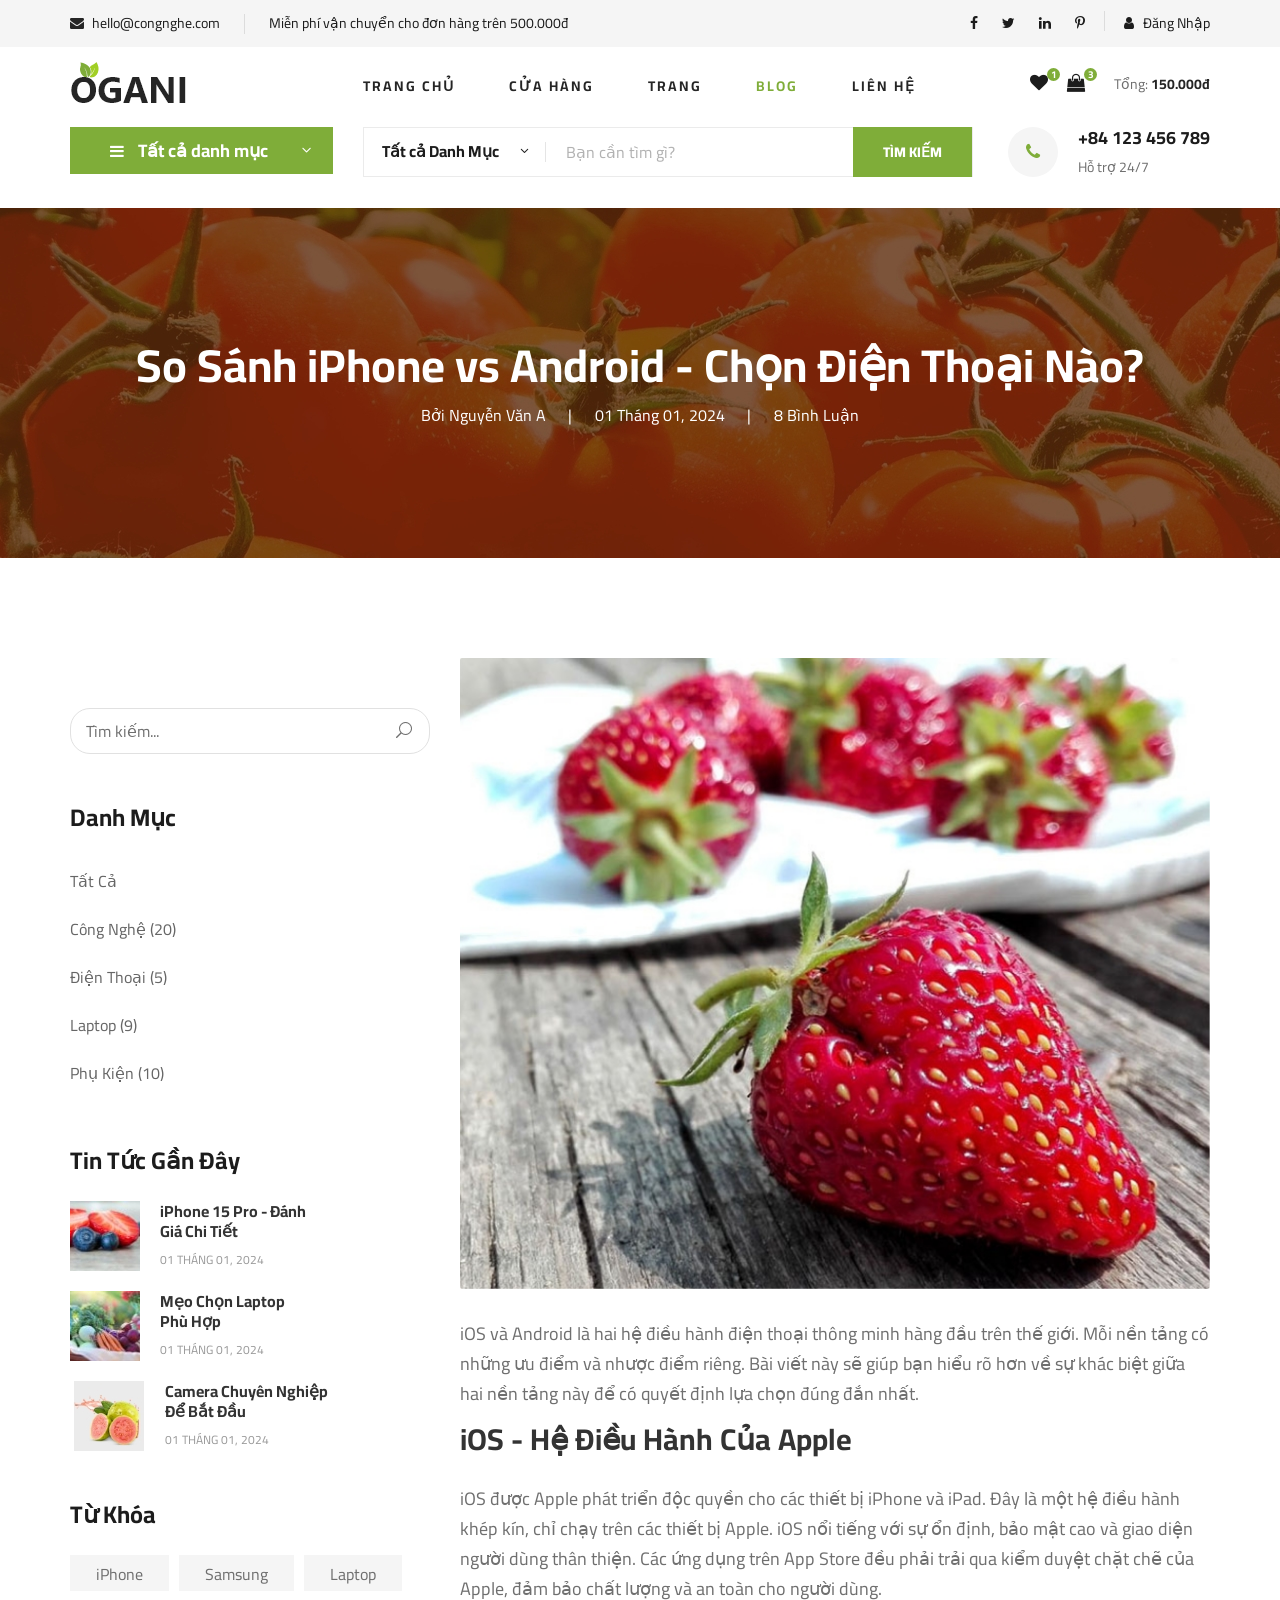
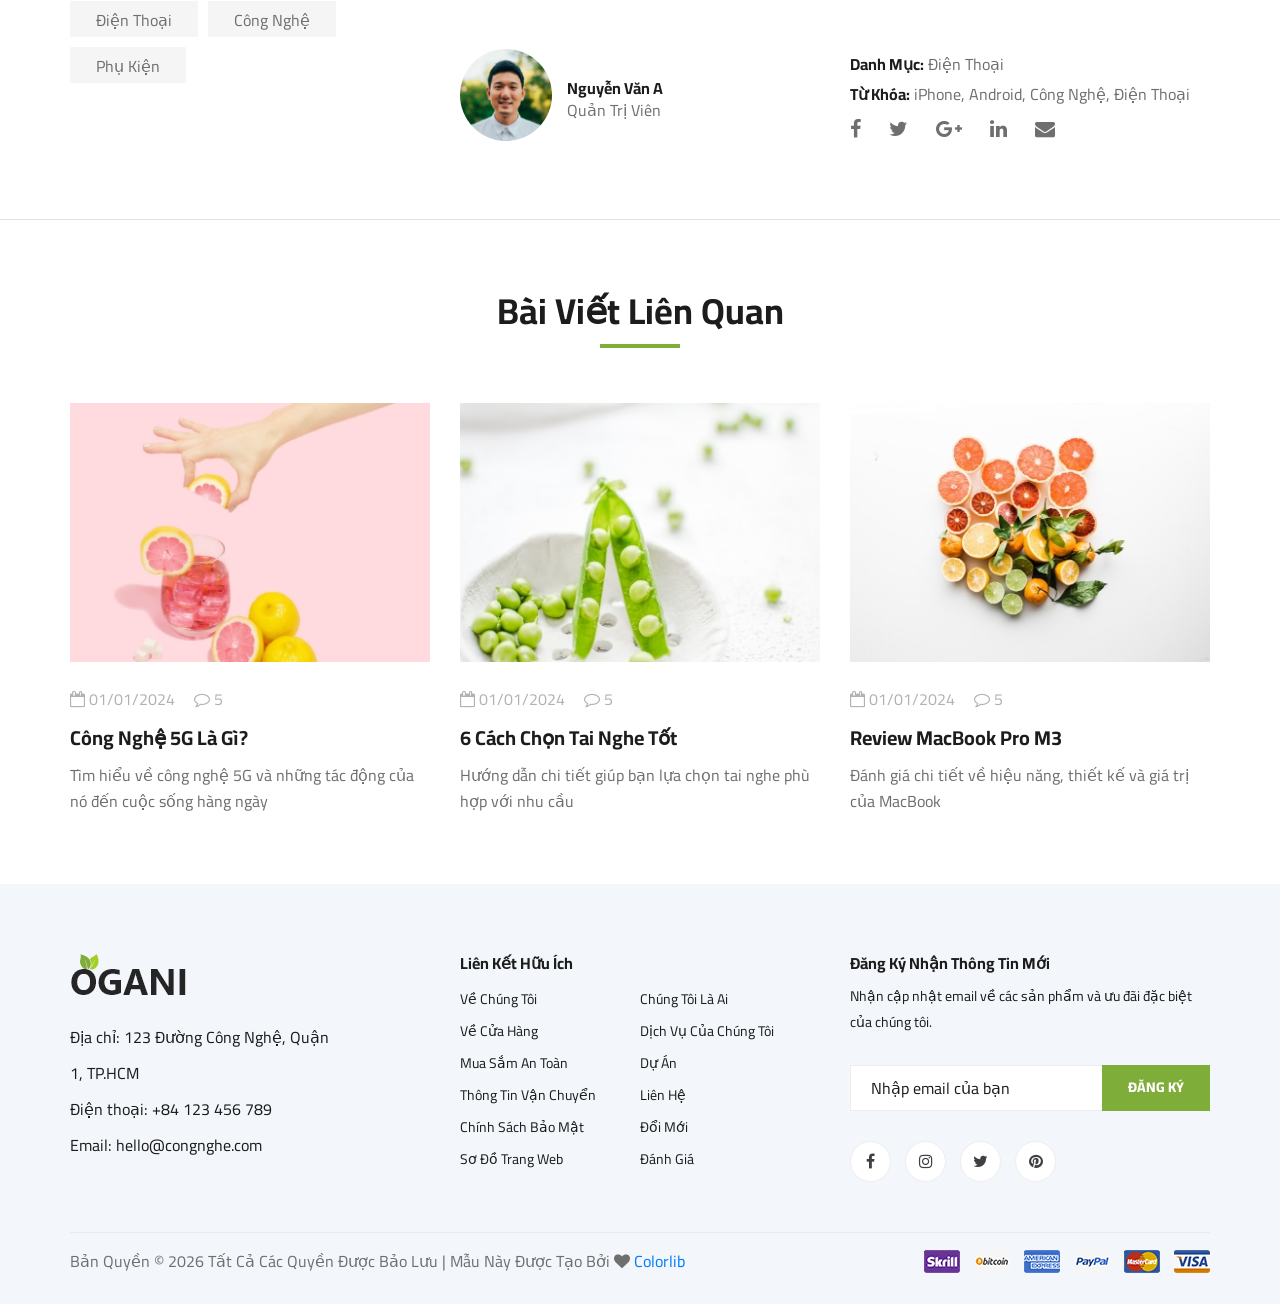
==== DoAnTotNghiep/wwwroot/blog-details.html @ a8e7550d "Add project files." ====
<!DOCTYPE html>
<html lang="vi">

<head>
    <meta charset="UTF-8">
    <meta name="description" content="Cửa Hàng Công Nghệ">
    <meta name="keywords" content="Công Nghệ, Điện Tử, Thiết Bị, HTML">
    <meta name="viewport" content="width=device-width, initial-scale=1.0">
    <meta http-equiv="X-UA-Compatible" content="ie=edge">
    <title>Chi Tiết Bài Viết | Cửa Hàng Công Nghệ</title>

    <!-- Google Font -->
    <link href="https://fonts.googleapis.com/css2?family=Cairo:wght@200;300;400;600;900&display=swap" rel="stylesheet">

    <!-- Css Styles -->
    <link rel="stylesheet" href="css/bootstrap.min.css" type="text/css">
    <link rel="stylesheet" href="css/font-awesome.min.css" type="text/css">
    <link rel="stylesheet" href="css/elegant-icons.css" type="text/css">
    <link rel="stylesheet" href="css/nice-select.css" type="text/css">
    <link rel="stylesheet" href="css/jquery-ui.min.css" type="text/css">
    <link rel="stylesheet" href="css/owl.carousel.min.css" type="text/css">
    <link rel="stylesheet" href="css/slicknav.min.css" type="text/css">
    <link rel="stylesheet" href="css/style.css" type="text/css">
</head>

<body>
    <!-- Page Preloder -->
    <div id="preloder">
        <div class="loader"></div>
    </div>

    <!-- Humberger Begin -->
    <div class="humberger__menu__overlay"></div>
    <div class="humberger__menu__wrapper">
        <div class="humberger__menu__logo">
            <a href="#"><img src="img/logo.png" alt=""></a>
        </div>
        <div class="humberger__menu__cart">
            <ul>
                <li><a href="#"><i class="fa fa-heart"></i> <span>1</span></a></li>
                <li><a href="#"><i class="fa fa-shopping-bag"></i> <span>3</span></a></li>
            </ul>
            <div class="header__cart__price">Tổng: <span>150.000đ</span></div>
        </div>
        <div class="humberger__menu__widget">
        
            <div class="header__top__right__auth">
                <a href="#"><i class="fa fa-user"></i> Đăng Nhập</a>
            </div>
        </div>
        <nav class="humberger__menu__nav mobile-menu">
            <ul>
                <li><a href="./index.html">Trang Chủ</a></li>
                <li><a href="./shop-grid.html">Cửa Hàng</a></li>
                <li>
                    <a href="#">Trang</a>
                    <ul class="header__menu__dropdown">
                        <li><a href="./shop-details.html">Chi Tiết Sản Phẩm</a></li>
                        <li><a href="./shoping-cart.html">Giỏ Hàng</a></li>
                        <li><a href="./checkout.html">Thanh Toán</a></li>
                        <li><a href="./blog-details.html">Chi Tiết Bài Viết</a></li>
                    </ul>
                </li>
                <li class="active"><a href="./blog.html">Blog</a></li>
                <li><a href="./contact.html">Liên Hệ</a></li>
            </ul>
        </nav>
        <div id="mobile-menu-wrap"></div>
        <div class="header__top__right__social">
            <a href="#"><i class="fa fa-facebook"></i></a>
            <a href="#"><i class="fa fa-twitter"></i></a>
            <a href="#"><i class="fa fa-linkedin"></i></a>
            <a href="#"><i class="fa fa-pinterest-p"></i></a>
        </div>
        <div class="humberger__menu__contact">
            <ul>
                <li><i class="fa fa-envelope"></i> hello@congnghe.com</li>
                <li>Miễn phí vận chuyển cho đơn hàng trên 500.000đ</li>
            </ul>
        </div>
    </div>
    <!-- Humberger End -->
    <!-- Header Section Begin -->
    <header class="header">
        <div class="header__top">
            <div class="container">
                <div class="row">
                    <div class="col-lg-6">
                        <div class="header__top__left">
                            <ul>
                                <li><i class="fa fa-envelope"></i> hello@congnghe.com</li>
                                <li>Miễn phí vận chuyển cho đơn hàng trên 500.000đ</li>
                            </ul>
                        </div>
                    </div>
                    <div class="col-lg-6">
                        <div class="header__top__right">
                            <div class="header__top__right__social">
                                <a href="#"><i class="fa fa-facebook"></i></a>
                                <a href="#"><i class="fa fa-twitter"></i></a>
                                <a href="#"><i class="fa fa-linkedin"></i></a>
                                <a href="#"><i class="fa fa-pinterest-p"></i></a>
                            </div>
                           
                            <div class="header__top__right__auth">
                                <a href="#"><i class="fa fa-user"></i> Đăng Nhập</a>
                            </div>
                        </div>
                    </div>
                </div>
            </div>
        </div>
        <div class="container">
            <div class="row">
                <div class="col-lg-3">
                    <div class="header__logo">
                        <a href="./index.html"><img src="img/logo.png" alt=""></a>
                    </div>
                </div>
                <div class="col-lg-6">
                    <nav class="header__menu">
                        <ul>
                            <li><a href="./index.html">Trang Chủ</a></li>
                            <li><a href="./shop-grid.html">Cửa Hàng</a></li>
                            <li>
                                <a href="#">Trang</a>
                                <ul class="header__menu__dropdown">
                                    <li><a href="./shop-details.html">Chi Tiết Sản Phẩm</a></li>
                                    <li><a href="./shoping-cart.html">Giỏ Hàng</a></li>
                                    <li><a href="./checkout.html">Thanh Toán</a></li>
                                    <li><a href="./blog-details.html">Chi Tiết Bài Viết</a></li>
                                </ul>
                            </li>
                            <li class="active"><a href="./blog.html">Blog</a></li>
                            <li><a href="./contact.html">Liên Hệ</a></li>
                        </ul>
                    </nav>
                </div>
                <div class="col-lg-3">
                    <div class="header__cart">
                        <ul>
                            <li><a href="#"><i class="fa fa-heart"></i> <span>1</span></a></li>
                            <li><a href="#"><i class="fa fa-shopping-bag"></i> <span>3</span></a></li>
                        </ul>
                        <div class="header__cart__price">Tổng: <span>150.000đ</span></div>
                    </div>
                </div>
            </div>
            <div class="humberger__open">
                <i class="fa fa-bars"></i>
            </div>
        </div>
    </header>
    <!-- Header Section End -->
    <!-- Hero Section Begin -->
    <section class="hero hero-normal">
        <div class="container">
            <div class="row">
                <div class="col-lg-3">
                    <div class="hero__categories">
                        <div class="hero__categories__all">
                            <i class="fa fa-bars"></i>
                            <span>Tất cả danh mục</span>
                        </div>
                        <ul>
                            <li><a href="#">Điện Thoại</a></li>
                            <li><a href="#">Laptop</a></li>
                            <li><a href="#">Máy Tính Bảng</a></li>
                            <li><a href="#">Tai Nghe</a></li>
                            <li><a href="#">Đồng Hồ Thông Minh</a></li>
                            <li><a href="#">Camera</a></li>
                            <li><a href="#">Thiết Bị Âm Thanh</a></li>
                            <li><a href="#">Pin & Sạc</a></li>
                            <li><a href="#">Phụ Kiện</a></li>
                            <li><a href="#">Gaming</a></li>
                            <li><a href="#">Máy Ảnh Chuyên Nghiệp</a></li>
                        </ul>
                    </div>
                </div>
                <div class="col-lg-9">
                    <div class="hero__search">
                        <div class="hero__search__form">
                            <form action="#">
                                <div class="hero__search__categories">
                                    Tất cả Danh Mục
                                    <span class="arrow_carrot-down"></span>
                                </div>
                                <input type="text" placeholder="Bạn cần tìm gì?">
                                <button type="submit" class="site-btn">TÌM KIẾM</button>
                            </form>
                        </div>
                        <div class="hero__search__phone">
                            <div class="hero__search__phone__icon">
                                <i class="fa fa-phone"></i>
                            </div>
                            <div class="hero__search__phone__text">
                                <h5>+84 123 456 789</h5>
                                <span>Hỗ trợ 24/7</span>
                            </div>
                        </div>
                    </div>
                </div>
            </div>
        </div>
    </section>
    <!-- Hero Section End -->
    <!-- Blog Details Hero Begin -->
    <section class="blog-details-hero set-bg" data-setbg="img/blog/details/details-hero.jpg">
        <div class="container">
            <div class="row">
                <div class="col-lg-12">
                    <div class="blog__details__hero__text">
                        <h2>So Sánh iPhone vs Android - Chọn Điện Thoại Nào?</h2>
                        <ul>
                            <li>Bởi Nguyễn Văn A</li>
                            <li>01 Tháng 01, 2024</li>
                            <li>8 Bình Luận</li>
                        </ul>
                    </div>
                </div>
            </div>
        </div>
    </section>
    <!-- Blog Details Hero End -->
    <!-- Blog Details Section Begin -->
    <section class="blog-details spad">
        <div class="container">
            <div class="row">
                <div class="col-lg-4 col-md-5 order-md-1 order-2">
                    <div class="blog__sidebar">
                        <div class="blog__sidebar__search">
                            <form action="#">
                                <input type="text" placeholder="Tìm kiếm...">
                                <button type="submit"><span class="icon_search"></span></button>
                            </form>
                        </div>
                        <div class="blog__sidebar__item">
                            <h4>Danh Mục</h4>
                            <ul>
                                <li><a href="#">Tất Cả</a></li>
                                <li><a href="#">Công Nghệ (20)</a></li>
                                <li><a href="#">Điện Thoại (5)</a></li>
                                <li><a href="#">Laptop (9)</a></li>
                                <li><a href="#">Phụ Kiện (10)</a></li>
                            </ul>
                        </div>
                        <div class="blog__sidebar__item">
                            <h4>Tin Tức Gần Đây</h4>
                            <div class="blog__sidebar__recent">
                                <a href="#" class="blog__sidebar__recent__item">
                                    <div class="blog__sidebar__recent__item__pic">
                                        <img src="img/blog/sidebar/sr-1.jpg" alt="">
                                    </div>
                                    <div class="blog__sidebar__recent__item__text">
                                        <h6>iPhone 15 Pro - Đánh<br /> Giá Chi Tiết</h6>
                                        <span>01 Tháng 01, 2024</span>
                                    </div>
                                </a>
                                <a href="#" class="blog__sidebar__recent__item">
                                    <div class="blog__sidebar__recent__item__pic">
                                        <img src="img/blog/sidebar/sr-2.jpg" alt="">
                                    </div>
                                    <div class="blog__sidebar__recent__item__text">
                                        <h6>Mẹo Chọn Laptop<br /> Phù Hợp</h6>
                                        <span>01 Tháng 01, 2024</span>
                                    </div>
                                </a>
                                <a href="#" class="blog__sidebar__recent__item">
                                    <div class="blog__sidebar__recent__item__pic">
                                        <img src="img/blog/sidebar/sr-3.jpg" alt="">
                                    </div>
                                    <div class="blog__sidebar__recent__item__text">
                                        <h6>Camera Chuyên Nghiệp<br /> Để Bắt Đầu</h6>
                                        <span>01 Tháng 01, 2024</span>
                                    </div>
                                </a>
                            </div>
                        </div>
                        <div class="blog__sidebar__item">
                            <h4>Từ Khóa</h4>
                            <div class="blog__sidebar__item__tags">
                                <a href="#">iPhone</a>
                                <a href="#">Samsung</a>
                                <a href="#">Laptop</a>
                                <a href="#">Điện Thoại</a>
                                <a href="#">Công Nghệ</a>
                                <a href="#">Phụ Kiện</a>
                            </div>
                        </div>
                    </div>
                </div>
                <div class="col-lg-8 col-md-7 order-md-1 order-1">
                    <div class="blog__details__text">
                        <img src="img/blog/details/details-pic.jpg" alt="">
                        <p>iOS và Android là hai hệ điều hành điện thoại thông minh hàng đầu trên thế giới. Mỗi nền tảng có những ưu điểm và nhược điểm riêng. Bài viết này sẽ giúp bạn hiểu rõ hơn về sự khác biệt giữa hai nền tảng này để có quyết định lựa chọn đúng đắn nhất.</p>
                        <h3>iOS - Hệ Điều Hành Của Apple</h3>
                        <p>iOS được Apple phát triển độc quyền cho các thiết bị iPhone và iPad. Đây là một hệ điều hành khép kín, chỉ chạy trên các thiết bị Apple. iOS nổi tiếng với sự ổn định, bảo mật cao và giao diện người dùng thân thiện. Các ứng dụng trên App Store đều phải trải qua kiểm duyệt chặt chẽ của Apple, đảm bảo chất lượng và an toàn cho người dùng.</p>
                    </div>
                    <div class="blog__details__content">
                        <div class="row">
                            <div class="col-lg-6">
                                <div class="blog__details__author">
                                    <div class="blog__details__author__pic">
                                        <img src="img/blog/details/details-author.jpg" alt="">
                                    </div>
                                    <div class="blog__details__author__text">
                                        <h6>Nguyễn Văn A</h6>
                                        <span>Quản Trị Viên</span>
                                    </div>
                                </div>
                            </div>
                            <div class="col-lg-6">
                                <div class="blog__details__widget">
                                    <ul>
                                        <li><span>Danh Mục:</span> Điện Thoại</li>
                                        <li><span>Từ Khóa:</span> iPhone, Android, Công Nghệ, Điện Thoại</li>
                                    </ul>
                                    <div class="blog__details__social">
                                        <a href="#"><i class="fa fa-facebook"></i></a>
                                        <a href="#"><i class="fa fa-twitter"></i></a>
                                        <a href="#"><i class="fa fa-google-plus"></i></a>
                                        <a href="#"><i class="fa fa-linkedin"></i></a>
                                        <a href="#"><i class="fa fa-envelope"></i></a>
                                    </div>
                                </div>
                            </div>
                        </div>
                    </div>
                </div>
            </div>
        </div>
    </section>
    <!-- Blog Details Section End -->
    <!-- Related Blog Section Begin -->
    <section class="related-blog spad">
        <div class="container">
            <div class="row">
                <div class="col-lg-12">
                    <div class="section-title related-blog-title">
                        <h2>Bài Viết Liên Quan</h2>
                    </div>
                </div>
            </div>
            <div class="row">
                <div class="col-lg-4 col-md-4 col-sm-6">
                    <div class="blog__item">
                        <div class="blog__item__pic">
                            <img src="img/blog/blog-1.jpg" alt="">
                        </div>
                        <div class="blog__item__text">
                            <ul>
                                <li><i class="fa fa-calendar-o"></i> 01/01/2024</li>
                                <li><i class="fa fa-comment-o"></i> 5</li>
                            </ul>
                            <h5><a href="#">Công Nghệ 5G Là Gì?</a></h5>
                            <p>Tìm hiểu về công nghệ 5G và những tác động của nó đến cuộc sống hàng ngày</p>
                        </div>
                    </div>
                </div>
                <div class="col-lg-4 col-md-4 col-sm-6">
                    <div class="blog__item">
                        <div class="blog__item__pic">
                            <img src="img/blog/blog-2.jpg" alt="">
                        </div>
                        <div class="blog__item__text">
                            <ul>
                                <li><i class="fa fa-calendar-o"></i> 01/01/2024</li>
                                <li><i class="fa fa-comment-o"></i> 5</li>
                            </ul>
                            <h5><a href="#">6 Cách Chọn Tai Nghe Tốt</a></h5>
                            <p>Hướng dẫn chi tiết giúp bạn lựa chọn tai nghe phù hợp với nhu cầu</p>
                        </div>
                    </div>
                </div>
                <div class="col-lg-4 col-md-4 col-sm-6">
                    <div class="blog__item">
                        <div class="blog__item__pic">
                            <img src="img/blog/blog-3.jpg" alt="">
                        </div>
                        <div class="blog__item__text">
                            <ul>
                                <li><i class="fa fa-calendar-o"></i> 01/01/2024</li>
                                <li><i class="fa fa-comment-o"></i> 5</li>
                            </ul>
                            <h5><a href="#">Review MacBook Pro M3</a></h5>
                            <p>Đánh giá chi tiết về hiệu năng, thiết kế và giá trị của MacBook</p>
                        </div>
                    </div>
                </div>
            </div>
        </div>
    </section>
    <!-- Related Blog Section End -->
    <!-- Footer Section Begin -->
    <footer class="footer spad">
        <div class="container">
            <div class="row">
                <div class="col-lg-3 col-md-6 col-sm-6">
                    <div class="footer__about">
                        <div class="footer__about__logo">
                            <a href="./index.html"><img src="img/logo.png" alt=""></a>
                        </div>
                        <ul>
                            <li>Địa chỉ: 123 Đường Công Nghệ, Quận 1, TP.HCM</li>
                            <li>Điện thoại: +84 123 456 789</li>
                            <li>Email: hello@congnghe.com</li>
                        </ul>
                    </div>
                </div>
                <div class="col-lg-4 col-md-6 col-sm-6 offset-lg-1">
                    <div class="footer__widget">
                        <h6>Liên Kết Hữu Ích</h6>
                        <ul>
                            <li><a href="#">Về Chúng Tôi</a></li>
                            <li><a href="#">Về Cửa Hàng</a></li>
                            <li><a href="#">Mua Sắm An Toàn</a></li>
                            <li><a href="#">Thông Tin Vận Chuyển</a></li>
                            <li><a href="#">Chính Sách Bảo Mật</a></li>
                            <li><a href="#">Sơ Đồ Trang Web</a></li>
                        </ul>
                        <ul>
                            <li><a href="#">Chúng Tôi Là Ai</a></li>
                            <li><a href="#">Dịch Vụ Của Chúng Tôi</a></li>
                            <li><a href="#">Dự Án</a></li>
                            <li><a href="#">Liên Hệ</a></li>
                            <li><a href="#">Đổi Mới</a></li>
                            <li><a href="#">Đánh Giá</a></li>
                        </ul>
                    </div>
                </div>
                <div class="col-lg-4 col-md-12">
                    <div class="footer__widget">
                        <h6>Đăng Ký Nhận Thông Tin Mới</h6>
                        <p>Nhận cập nhật email về các sản phẩm và ưu đãi đặc biệt của chúng tôi.</p>
                        <form action="#">
                            <input type="text" placeholder="Nhập email của bạn">
                            <button type="submit" class="site-btn">Đăng Ký</button>
                        </form>
                        <div class="footer__widget__social">
                            <a href="#"><i class="fa fa-facebook"></i></a>
                            <a href="#"><i class="fa fa-instagram"></i></a>
                            <a href="#"><i class="fa fa-twitter"></i></a>
                            <a href="#"><i class="fa fa-pinterest"></i></a>
                        </div>
                    </div>
                </div>
            </div>
            <div class="row">
                <div class="col-lg-12">
                    <div class="footer__copyright">
                        <div class="footer__copyright__text">
                            <p>
                                <!-- Link back to Colorlib can't be removed. Template is licensed under CC BY 3.0. -->
                                Bản Quyền &copy;
                                <script>document.write(new Date().getFullYear());</script> Tất Cả Các Quyền Được Bảo Lưu | Mẫu Này Được Tạo Bởi <i class="fa fa-heart" aria-hidden="true"></i> <a href="https://colorlib.com" target="_blank">Colorlib</a>
                                <!-- Link back to Colorlib can't be removed. Template is licensed under CC BY 3.0. -->
                            </p>
                        </div>
                        <div class="footer__copyright__payment"><img src="img/payment-item.png" alt=""></div>
                    </div>
                </div>
            </div>
        </div>
    </footer>
    <!-- Footer Section End -->
    <!-- Js Plugins -->
    <script src="js/jquery-3.3.1.min.js"></script>
    <script src="js/bootstrap.min.js"></script>
    <script src="js/jquery.nice-select.min.js"></script>
    <script src="js/jquery-ui.min.js"></script>
    <script src="js/jquery.slicknav.js"></script>
    <script src="js/mixitup.min.js"></script>
    <script src="js/owl.carousel.min.js"></script>
    <script src="js/main.js"></script>
    <script src="/js/categories.js"></script>

</body>

</html>
---- DoAnTotNghiep/wwwroot/css/elegant-icons.css ----
@font-face {
	font-family: 'ElegantIcons';
	src:url('../fonts/ElegantIcons.eot');
	src:url('../fonts/ElegantIcons.eot?#iefix') format('embedded-opentype'),
		url('../fonts/ElegantIcons.woff') format('woff'),
		url('../fonts/ElegantIcons.ttf') format('truetype'),
		url('../fonts/ElegantIcons.svg#ElegantIcons') format('svg');
	font-weight: normal;
	font-style: normal;
}

/* Use the following CSS code if you want to use data attributes for inserting your icons */
[data-icon]:before {
	font-family: 'ElegantIcons';
	content: attr(data-icon);
	speak: none;
	font-weight: normal;
	font-variant: normal;
	text-transform: none;
	line-height: 1;
	-webkit-font-smoothing: antialiased;
	-moz-osx-font-smoothing: grayscale;
}

/* Use the following CSS code if you want to have a class per icon */
/*
Instead of a list of all class selectors,
you can use the generic selector below, but it's slower:
[class*="your-class-prefix"] {
*/
.arrow_up, .arrow_down, .arrow_left, .arrow_right, .arrow_left-up, .arrow_right-up, .arrow_right-down, .arrow_left-down, .arrow-up-down, .arrow_up-down_alt, .arrow_left-right_alt, .arrow_left-right, .arrow_expand_alt2, .arrow_expand_alt, .arrow_condense, .arrow_expand, .arrow_move, .arrow_carrot-up, .arrow_carrot-down, .arrow_carrot-left, .arrow_carrot-right, .arrow_carrot-2up, .arrow_carrot-2down, .arrow_carrot-2left, .arrow_carrot-2right, .arrow_carrot-up_alt2, .arrow_carrot-down_alt2, .arrow_carrot-left_alt2, .arrow_carrot-right_alt2, .arrow_carrot-2up_alt2, .arrow_carrot-2down_alt2, .arrow_carrot-2left_alt2, .arrow_carrot-2right_alt2, .arrow_triangle-up, .arrow_triangle-down, .arrow_triangle-left, .arrow_triangle-right, .arrow_triangle-up_alt2, .arrow_triangle-down_alt2, .arrow_triangle-left_alt2, .arrow_triangle-right_alt2, .arrow_back, .icon_minus-06, .icon_plus, .icon_close, .icon_check, .icon_minus_alt2, .icon_plus_alt2, .icon_close_alt2, .icon_check_alt2, .icon_zoom-out_alt, .icon_zoom-in_alt, .icon_search, .icon_box-empty, .icon_box-selected, .icon_minus-box, .icon_plus-box, .icon_box-checked, .icon_circle-empty, .icon_circle-slelected, .icon_stop_alt2, .icon_stop, .icon_pause_alt2, .icon_pause, .icon_menu, .icon_menu-square_alt2, .icon_menu-circle_alt2, .icon_ul, .icon_ol, .icon_adjust-horiz, .icon_adjust-vert, .icon_document_alt, .icon_documents_alt, .icon_pencil, .icon_pencil-edit_alt, .icon_pencil-edit, .icon_folder-alt, .icon_folder-open_alt, .icon_folder-add_alt, .icon_info_alt, .icon_error-oct_alt, .icon_error-circle_alt, .icon_error-triangle_alt, .icon_question_alt2, .icon_question, .icon_comment_alt, .icon_chat_alt, .icon_vol-mute_alt, .icon_volume-low_alt, .icon_volume-high_alt, .icon_quotations, .icon_quotations_alt2, .icon_clock_alt, .icon_lock_alt, .icon_lock-open_alt, .icon_key_alt, .icon_cloud_alt, .icon_cloud-upload_alt, .icon_cloud-download_alt, .icon_image, .icon_images, .icon_lightbulb_alt, .icon_gift_alt, .icon_house_alt, .icon_genius, .icon_mobile, .icon_tablet, .icon_laptop, .icon_desktop, .icon_camera_alt, .icon_mail_alt, .icon_cone_alt, .icon_ribbon_alt, .icon_bag_alt, .icon_creditcard, .icon_cart_alt, .icon_paperclip, .icon_tag_alt, .icon_tags_alt, .icon_trash_alt, .icon_cursor_alt, .icon_mic_alt, .icon_compass_alt, .icon_pin_alt, .icon_pushpin_alt, .icon_map_alt, .icon_drawer_alt, .icon_toolbox_alt, .icon_book_alt, .icon_calendar, .icon_film, .icon_table, .icon_contacts_alt, .icon_headphones, .icon_lifesaver, .icon_piechart, .icon_refresh, .icon_link_alt, .icon_link, .icon_loading, .icon_blocked, .icon_archive_alt, .icon_heart_alt, .icon_star_alt, .icon_star-half_alt, .icon_star, .icon_star-half, .icon_tools, .icon_tool, .icon_cog, .icon_cogs, .arrow_up_alt, .arrow_down_alt, .arrow_left_alt, .arrow_right_alt, .arrow_left-up_alt, .arrow_right-up_alt, .arrow_right-down_alt, .arrow_left-down_alt, .arrow_condense_alt, .arrow_expand_alt3, .arrow_carrot_up_alt, .arrow_carrot-down_alt, .arrow_carrot-left_alt, .arrow_carrot-right_alt, .arrow_carrot-2up_alt, .arrow_carrot-2dwnn_alt, .arrow_carrot-2left_alt, .arrow_carrot-2right_alt, .arrow_triangle-up_alt, .arrow_triangle-down_alt, .arrow_triangle-left_alt, .arrow_triangle-right_alt, .icon_minus_alt, .icon_plus_alt, .icon_close_alt, .icon_check_alt, .icon_zoom-out, .icon_zoom-in, .icon_stop_alt, .icon_menu-square_alt, .icon_menu-circle_alt, .icon_document, .icon_documents, .icon_pencil_alt, .icon_folder, .icon_folder-open, .icon_folder-add, .icon_folder_upload, .icon_folder_download, .icon_info, .icon_error-circle, .icon_error-oct, .icon_error-triangle, .icon_question_alt, .icon_comment, .icon_chat, .icon_vol-mute, .icon_volume-low, .icon_volume-high, .icon_quotations_alt, .icon_clock, .icon_lock, .icon_lock-open, .icon_key, .icon_cloud, .icon_cloud-upload, .icon_cloud-download, .icon_lightbulb, .icon_gift, .icon_house, .icon_camera, .icon_mail, .icon_cone, .icon_ribbon, .icon_bag, .icon_cart, .icon_tag, .icon_tags, .icon_trash, .icon_cursor, .icon_mic, .icon_compass, .icon_pin, .icon_pushpin, .icon_map, .icon_drawer, .icon_toolbox, .icon_book, .icon_contacts, .icon_archive, .icon_heart, .icon_profile, .icon_group, .icon_grid-2x2, .icon_grid-3x3, .icon_music, .icon_pause_alt, .icon_phone, .icon_upload, .icon_download, .social_facebook, .social_twitter, .social_pinterest, .social_googleplus, .social_tumblr, .social_tumbleupon, .social_wordpress, .social_instagram, .social_dribbble, .social_vimeo, .social_linkedin, .social_rss, .social_deviantart, .social_share, .social_myspace, .social_skype, .social_youtube, .social_picassa, .social_googledrive, .social_flickr, .social_blogger, .social_spotify, .social_delicious, .social_facebook_circle, .social_twitter_circle, .social_pinterest_circle, .social_googleplus_circle, .social_tumblr_circle, .social_stumbleupon_circle, .social_wordpress_circle, .social_instagram_circle, .social_dribbble_circle, .social_vimeo_circle, .social_linkedin_circle, .social_rss_circle, .social_deviantart_circle, .social_share_circle, .social_myspace_circle, .social_skype_circle, .social_youtube_circle, .social_picassa_circle, .social_googledrive_alt2, .social_flickr_circle, .social_blogger_circle, .social_spotify_circle, .social_delicious_circle, .social_facebook_square, .social_twitter_square, .social_pinterest_square, .social_googleplus_square, .social_tumblr_square, .social_stumbleupon_square, .social_wordpress_square, .social_instagram_square, .social_dribbble_square, .social_vimeo_square, .social_linkedin_square, .social_rss_square, .social_deviantart_square, .social_share_square, .social_myspace_square, .social_skype_square, .social_youtube_square, .social_picassa_square, .social_googledrive_square, .social_flickr_square, .social_blogger_square, .social_spotify_square, .social_delicious_square, .icon_printer, .icon_calulator, .icon_building, .icon_floppy, .icon_drive, .icon_search-2, .icon_id, .icon_id-2, .icon_puzzle, .icon_like, .icon_dislike, .icon_mug, .icon_currency, .icon_wallet, .icon_pens, .icon_easel, .icon_flowchart, .icon_datareport, .icon_briefcase, .icon_shield, .icon_percent, .icon_globe, .icon_globe-2, .icon_target, .icon_hourglass, .icon_balance, .icon_rook, .icon_printer-alt, .icon_calculator_alt, .icon_building_alt, .icon_floppy_alt, .icon_drive_alt, .icon_search_alt, .icon_id_alt, .icon_id-2_alt, .icon_puzzle_alt, .icon_like_alt, .icon_dislike_alt, .icon_mug_alt, .icon_currency_alt, .icon_wallet_alt, .icon_pens_alt, .icon_easel_alt, .icon_flowchart_alt, .icon_datareport_alt, .icon_briefcase_alt, .icon_shield_alt, .icon_percent_alt, .icon_globe_alt, .icon_clipboard {
	font-family: 'ElegantIcons';
	speak: none;
	font-style: normal;
	font-weight: normal;
	font-variant: normal;
	text-transform: none;
	line-height: 1;
	-webkit-font-smoothing: antialiased;
}
.arrow_up:before {
	content: "\21";
}
.arrow_down:before {
	content: "\22";
}
.arrow_left:before {
	content: "\23";
}
.arrow_right:before {
	content: "\24";
}
.arrow_left-up:before {
	content: "\25";
}
.arrow_right-up:before {
	content: "\26";
}
.arrow_right-down:before {
	content: "\27";
}
.arrow_left-down:before {
	content: "\28";
}
.arrow-up-down:before {
	content: "\29";
}
.arrow_up-down_alt:before {
	content: "\2a";
}
.arrow_left-right_alt:before {
	content: "\2b";
}
.arrow_left-right:before {
	content: "\2c";
}
.arrow_expand_alt2:before {
	content: "\2d";
}
.arrow_expand_alt:before {
	content: "\2e";
}
.arrow_condense:before {
	content: "\2f";
}
.arrow_expand:before {
	content: "\30";
}
.arrow_move:before {
	content: "\31";
}
.arrow_carrot-up:before {
	content: "\32";
}
.arrow_carrot-down:before {
	content: "\33";
}
.arrow_carrot-left:before {
	content: "\34";
}
.arrow_carrot-right:before {
	content: "\35";
}
.arrow_carrot-2up:before {
	content: "\36";
}
.arrow_carrot-2down:before {
	content: "\37";
}
.arrow_carrot-2left:before {
	content: "\38";
}
.arrow_carrot-2right:before {
	content: "\39";
}
.arrow_carrot-up_alt2:before {
	content: "\3a";
}
.arrow_carrot-down_alt2:before {
	content: "\3b";
}
.arrow_carrot-left_alt2:before {
	content: "\3c";
}
.arrow_carrot-right_alt2:before {
	content: "\3d";
}
.arrow_carrot-2up_alt2:before {
	content: "\3e";
}
.arrow_carrot-2down_alt2:before {
	content: "\3f";
}
.arrow_carrot-2left_alt2:before {
	content: "\40";
}
.arrow_carrot-2right_alt2:before {
	content: "\41";
}
.arrow_triangle-up:before {
	content: "\42";
}
.arrow_triangle-down:before {
	content: "\43";
}
.arrow_triangle-left:before {
	content: "\44";
}
.arrow_triangle-right:before {
	content: "\45";
}
.arrow_triangle-up_alt2:before {
	content: "\46";
}
.arrow_triangle-down_alt2:before {
	content: "\47";
}
.arrow_triangle-left_alt2:before {
	content: "\48";
}
.arrow_triangle-right_alt2:before {
	content: "\49";
}
.arrow_back:before {
	content: "\4a";
}
.icon_minus-06:before {
	content: "\4b";
}
.icon_plus:before {
	content: "\4c";
}
.icon_close:before {
	content: "\4d";
}
.icon_check:before {
	content: "\4e";
}
.icon_minus_alt2:before {
	content: "\4f";
}
.icon_plus_alt2:before {
	content: "\50";
}
.icon_close_alt2:before {
	content: "\51";
}
.icon_check_alt2:before {
	content: "\52";
}
.icon_zoom-out_alt:before {
	content: "\53";
}
.icon_zoom-in_alt:before {
	content: "\54";
}
.icon_search:before {
	content: "\55";
}
.icon_box-empty:before {
	content: "\56";
}
.icon_box-selected:before {
	content: "\57";
}
.icon_minus-box:before {
	content: "\58";
}
.icon_plus-box:before {
	content: "\59";
}
.icon_box-checked:before {
	content: "\5a";
}
.icon_circle-empty:before {
	content: "\5b";
}
.icon_circle-slelected:before {
	content: "\5c";
}
.icon_stop_alt2:before {
	content: "\5d";
}
.icon_stop:before {
	content: "\5e";
}
.icon_pause_alt2:before {
	content: "\5f";
}
.icon_pause:before {
	content: "\60";
}
.icon_menu:before {
	content: "\61";
}
.icon_menu-square_alt2:before {
	content: "\62";
}
.icon_menu-circle_alt2:before {
	content: "\63";
}
.icon_ul:before {
	content: "\64";
}
.icon_ol:before {
	content: "\65";
}
.icon_adjust-horiz:before {
	content: "\66";
}
.icon_adjust-vert:before {
	content: "\67";
}
.icon_document_alt:before {
	content: "\68";
}
.icon_documents_alt:before {
	content: "\69";
}
.icon_pencil:before {
	content: "\6a";
}
.icon_pencil-edit_alt:before {
	content: "\6b";
}
.icon_pencil-edit:before {
	content: "\6c";
}
.icon_folder-alt:before {
	content: "\6d";
}
.icon_folder-open_alt:before {
	content: "\6e";
}
.icon_folder-add_alt:before {
	content: "\6f";
}
.icon_info_alt:before {
	content: "\70";
}
.icon_error-oct_alt:before {
	content: "\71";
}
.icon_error-circle_alt:before {
	content: "\72";
}
.icon_error-triangle_alt:before {
	content: "\73";
}
.icon_question_alt2:before {
	content: "\74";
}
.icon_question:before {
	content: "\75";
}
.icon_comment_alt:before {
	content: "\76";
}
.icon_chat_alt:before {
	content: "\77";
}
.icon_vol-mute_alt:before {
	content: "\78";
}
.icon_volume-low_alt:before {
	content: "\79";
}
.icon_volume-high_alt:before {
	content: "\7a";
}
.icon_quotations:before {
	content: "\7b";
}
.icon_quotations_alt2:before {
	content: "\7c";
}
.icon_clock_alt:before {
	content: "\7d";
}
.icon_lock_alt:before {
	content: "\7e";
}
.icon_lock-open_alt:before {
	content: "\e000";
}
.icon_key_alt:before {
	content: "\e001";
}
.icon_cloud_alt:before {
	content: "\e002";
}
.icon_cloud-upload_alt:before {
	content: "\e003";
}
.icon_cloud-download_alt:before {
	content: "\e004";
}
.icon_image:before {
	content: "\e005";
}
.icon_images:before {
	content: "\e006";
}
.icon_lightbulb_alt:before {
	content: "\e007";
}
.icon_gift_alt:before {
	content: "\e008";
}
.icon_house_alt:before {
	content: "\e009";
}
.icon_genius:before {
	content: "\e00a";
}
.icon_mobile:before {
	content: "\e00b";
}
.icon_tablet:before {
	content: "\e00c";
}
.icon_laptop:before {
	content: "\e00d";
}
.icon_desktop:before {
	content: "\e00e";
}
.icon_camera_alt:before {
	content: "\e00f";
}
.icon_mail_alt:before {
	content: "\e010";
}
.icon_cone_alt:before {
	content: "\e011";
}
.icon_ribbon_alt:before {
	content: "\e012";
}
.icon_bag_alt:before {
	content: "\e013";
}
.icon_creditcard:before {
	content: "\e014";
}
.icon_cart_alt:before {
	content: "\e015";
}
.icon_paperclip:before {
	content: "\e016";
}
.icon_tag_alt:before {
	content: "\e017";
}
.icon_tags_alt:before {
	content: "\e018";
}
.icon_trash_alt:before {
	content: "\e019";
}
.icon_cursor_alt:before {
	content: "\e01a";
}
.icon_mic_alt:before {
	content: "\e01b";
}
.icon_compass_alt:before {
	content: "\e01c";
}
.icon_pin_alt:before {
	content: "\e01d";
}
.icon_pushpin_alt:before {
	content: "\e01e";
}
.icon_map_alt:before {
	content: "\e01f";
}
.icon_drawer_alt:before {
	content: "\e020";
}
.icon_toolbox_alt:before {
	content: "\e021";
}
.icon_book_alt:before {
	content: "\e022";
}
.icon_calendar:before {
	content: "\e023";
}
.icon_film:before {
	content: "\e024";
}
.icon_table:before {
	content: "\e025";
}
.icon_contacts_alt:before {
	content: "\e026";
}
.icon_headphones:before {
	content: "\e027";
}
.icon_lifesaver:before {
	content: "\e028";
}
.icon_piechart:before {
	content: "\e029";
}
.icon_refresh:before {
	content: "\e02a";
}
.icon_link_alt:before {
	content: "\e02b";
}
.icon_link:before {
	content: "\e02c";
}
.icon_loading:before {
	content: "\e02d";
}
.icon_blocked:before {
	content: "\e02e";
}
.icon_archive_alt:before {
	content: "\e02f";
}
.icon_heart_alt:before {
	content: "\e030";
}
.icon_star_alt:before {
	content: "\e031";
}
.icon_star-half_alt:before {
	content: "\e032";
}
.icon_star:before {
	content: "\e033";
}
.icon_star-half:before {
	content: "\e034";
}
.icon_tools:before {
	content: "\e035";
}
.icon_tool:before {
	content: "\e036";
}
.icon_cog:before {
	content: "\e037";
}
.icon_cogs:before {
	content: "\e038";
}
.arrow_up_alt:before {
	content: "\e039";
}
.arrow_down_alt:before {
	content: "\e03a";
}
.arrow_left_alt:before {
	content: "\e03b";
}
.arrow_right_alt:before {
	content: "\e03c";
}
.arrow_left-up_alt:before {
	content: "\e03d";
}
.arrow_right-up_alt:before {
	content: "\e03e";
}
.arrow_right-down_alt:before {
	content: "\e03f";
}
.arrow_left-down_alt:before {
	content: "\e040";
}
.arrow_condense_alt:before {
	content: "\e041";
}
.arrow_expand_alt3:before {
	content: "\e042";
}
.arrow_carrot_up_alt:before {
	content: "\e043";
}
.arrow_carrot-down_alt:before {
	content: "\e044";
}
.arrow_carrot-left_alt:before {
	content: "\e045";
}
.arrow_carrot-right_alt:before {
	content: "\e046";
}
.arrow_carrot-2up_alt:before {
	content: "\e047";
}
.arrow_carrot-2dwnn_alt:before {
	content: "\e048";
}
.arrow_carrot-2left_alt:before {
	content: "\e049";
}
.arrow_carrot-2right_alt:before {
	content: "\e04a";
}
.arrow_triangle-up_alt:before {
	content: "\e04b";
}
.arrow_triangle-down_alt:before {
	content: "\e04c";
}
.arrow_triangle-left_alt:before {
	content: "\e04d";
}
.arrow_triangle-right_alt:before {
	content: "\e04e";
}
.icon_minus_alt:before {
	content: "\e04f";
}
.icon_plus_alt:before {
	content: "\e050";
}
.icon_close_alt:before {
	content: "\e051";
}
.icon_check_alt:before {
	content: "\e052";
}
.icon_zoom-out:before {
	content: "\e053";
}
.icon_zoom-in:before {
	content: "\e054";
}
.icon_stop_alt:before {
	content: "\e055";
}
.icon_menu-square_alt:before {
	content: "\e056";
}
.icon_menu-circle_alt:before {
	content: "\e057";
}
.icon_document:before {
	content: "\e058";
}
.icon_documents:before {
	content: "\e059";
}
.icon_pencil_alt:before {
	content: "\e05a";
}
.icon_folder:before {
	content: "\e05b";
}
.icon_folder-open:before {
	content: "\e05c";
}
.icon_folder-add:before {
	content: "\e05d";
}
.icon_folder_upload:before {
	content: "\e05e";
}
.icon_folder_download:before {
	content: "\e05f";
}
.icon_info:before {
	content: "\e060";
}
.icon_error-circle:before {
	content: "\e061";
}
.icon_error-oct:before {
	content: "\e062";
}
.icon_error-triangle:before {
	content: "\e063";
}
.icon_question_alt:before {
	content: "\e064";
}
.icon_comment:before {
	content: "\e065";
}
.icon_chat:before {
	content: "\e066";
}
.icon_vol-mute:before {
	content: "\e067";
}
.icon_volume-low:before {
	content: "\e068";
}
.icon_volume-high:before {
	content: "\e069";
}
.icon_quotations_alt:before {
	content: "\e06a";
}
.icon_clock:before {
	content: "\e06b";
}
.icon_lock:before {
	content: "\e06c";
}
.icon_lock-open:before {
	content: "\e06d";
}
.icon_key:before {
	content: "\e06e";
}
.icon_cloud:before {
	content: "\e06f";
}
.icon_cloud-upload:before {
	content: "\e070";
}
.icon_cloud-download:before {
	content: "\e071";
}
.icon_lightbulb:before {
	content: "\e072";
}
.icon_gift:before {
	content: "\e073";
}
.icon_house:before {
	content: "\e074";
}
.icon_camera:before {
	content: "\e075";
}
.icon_mail:before {
	content: "\e076";
}
.icon_cone:before {
	content: "\e077";
}
.icon_ribbon:before {
	content: "\e078";
}
.icon_bag:before {
	content: "\e079";
}
.icon_cart:before {
	content: "\e07a";
}
.icon_tag:before {
	content: "\e07b";
}
.icon_tags:before {
	content: "\e07c";
}
.icon_trash:before {
	content: "\e07d";
}
.icon_cursor:before {
	content: "\e07e";
}
.icon_mic:before {
	content: "\e07f";
}
.icon_compass:before {
	content: "\e080";
}
.icon_pin:before {
	content: "\e081";
}
.icon_pushpin:before {
	content: "\e082";
}
.icon_map:before {
	content: "\e083";
}
.icon_drawer:before {
	content: "\e084";
}
.icon_toolbox:before {
	content: "\e085";
}
.icon_book:before {
	content: "\e086";
}
.icon_contacts:before {
	content: "\e087";
}
.icon_archive:before {
	content: "\e088";
}
.icon_heart:before {
	content: "\e089";
}
.icon_profile:before {
	content: "\e08a";
}
.icon_group:before {
	content: "\e08b";
}
.icon_grid-2x2:before {
	content: "\e08c";
}
.icon_grid-3x3:before {
	content: "\e08d";
}
.icon_music:before {
	content: "\e08e";
}
.icon_pause_alt:before {
	content: "\e08f";
}
.icon_phone:before {
	content: "\e090";
}
.icon_upload:before {
	content: "\e091";
}
.icon_download:before {
	content: "\e092";
}
.social_facebook:before {
	content: "\e093";
}
.social_twitter:before {
	content: "\e094";
}
.social_pinterest:before {
	content: "\e095";
}
.social_googleplus:before {
	content: "\e096";
}
.social_tumblr:before {
	content: "\e097";
}
.social_tumbleupon:before {
	content: "\e098";
}
.social_wordpress:before {
	content: "\e099";
}
.social_instagram:before {
	content: "\e09a";
}
.social_dribbble:before {
	content: "\e09b";
}
.social_vimeo:before {
	content: "\e09c";
}
.social_linkedin:before {
	content: "\e09d";
}
.social_rss:before {
	content: "\e09e";
}
.social_deviantart:before {
	content: "\e09f";
}
.social_share:before {
	content: "\e0a0";
}
.social_myspace:before {
	content: "\e0a1";
}
.social_skype:before {
	content: "\e0a2";
}
.social_youtube:before {
	content: "\e0a3";
}
.social_picassa:before {
	content: "\e0a4";
}
.social_googledrive:before {
	content: "\e0a5";
}
.social_flickr:before {
	content: "\e0a6";
}
.social_blogger:before {
	content: "\e0a7";
}
.social_spotify:before {
	content: "\e0a8";
}
.social_delicious:before {
	content: "\e0a9";
}
.social_facebook_circle:before {
	content: "\e0aa";
}
.social_twitter_circle:before {
	content: "\e0ab";
}
.social_pinterest_circle:before {
	content: "\e0ac";
}
.social_googleplus_circle:before {
	content: "\e0ad";
}
.social_tumblr_circle:before {
	content: "\e0ae";
}
.social_stumbleupon_circle:before {
	content: "\e0af";
}
.social_wordpress_circle:before {
	content: "\e0b0";
}
.social_instagram_circle:before {
	content: "\e0b1";
}
.social_dribbble_circle:before {
	content: "\e0b2";
}
.social_vimeo_circle:before {
	content: "\e0b3";
}
.social_linkedin_circle:before {
	content: "\e0b4";
}
.social_rss_circle:before {
	content: "\e0b5";
}
.social_deviantart_circle:before {
	content: "\e0b6";
}
.social_share_circle:before {
	content: "\e0b7";
}
.social_myspace_circle:before {
	content: "\e0b8";
}
.social_skype_circle:before {
	content: "\e0b9";
}
.social_youtube_circle:before {
	content: "\e0ba";
}
.social_picassa_circle:before {
	content: "\e0bb";
}
.social_googledrive_alt2:before {
	content: "\e0bc";
}
.social_flickr_circle:before {
	content: "\e0bd";
}
.social_blogger_circle:before {
	content: "\e0be";
}
.social_spotify_circle:before {
	content: "\e0bf";
}
.social_delicious_circle:before {
	content: "\e0c0";
}
.social_facebook_square:before {
	content: "\e0c1";
}
.social_twitter_square:before {
	content: "\e0c2";
}
.social_pinterest_square:before {
	content: "\e0c3";
}
.social_googleplus_square:before {
	content: "\e0c4";
}
.social_tumblr_square:before {
	content: "\e0c5";
}
.social_stumbleupon_square:before {
	content: "\e0c6";
}
.social_wordpress_square:before {
	content: "\e0c7";
}
.social_instagram_square:before {
	content: "\e0c8";
}
.social_dribbble_square:before {
	content: "\e0c9";
}
.social_vimeo_square:before {
	content: "\e0ca";
}
.social_linkedin_square:before {
	content: "\e0cb";
}
.social_rss_square:before {
	content: "\e0cc";
}
.social_deviantart_square:before {
	content: "\e0cd";
}
.social_share_square:before {
	content: "\e0ce";
}
.social_myspace_square:before {
	content: "\e0cf";
}
.social_skype_square:before {
	content: "\e0d0";
}
.social_youtube_square:before {
	content: "\e0d1";
}
.social_picassa_square:before {
	content: "\e0d2";
}
.social_googledrive_square:before {
	content: "\e0d3";
}
.social_flickr_square:before {
	content: "\e0d4";
}
.social_blogger_square:before {
	content: "\e0d5";
}
.social_spotify_square:before {
	content: "\e0d6";
}
.social_delicious_square:before {
	content: "\e0d7";
}
.icon_printer:before {
	content: "\e103";
}
.icon_calulator:before {
	content: "\e0ee";
}
.icon_building:before {
	content: "\e0ef";
}
.icon_floppy:before {
	content: "\e0e8";
}
.icon_drive:before {
	content: "\e0ea";
}
.icon_search-2:before {
	content: "\e101";
}
.icon_id:before {
	content: "\e107";
}
.icon_id-2:before {
	content: "\e108";
}
.icon_puzzle:before {
	content: "\e102";
}
.icon_like:before {
	content: "\e106";
}
.icon_dislike:before {
	content: "\e0eb";
}
.icon_mug:before {
	content: "\e105";
}
.icon_currency:before {
	content: "\e0ed";
}
.icon_wallet:before {
	content: "\e100";
}
.icon_pens:before {
	content: "\e104";
}
.icon_easel:before {
	content: "\e0e9";
}
.icon_flowchart:before {
	content: "\e109";
}
.icon_datareport:before {
	content: "\e0ec";
}
.icon_briefcase:before {
	content: "\e0fe";
}
.icon_shield:before {
	content: "\e0f6";
}
.icon_percent:before {
	content: "\e0fb";
}
.icon_globe:before {
	content: "\e0e2";
}
.icon_globe-2:before {
	content: "\e0e3";
}
.icon_target:before {
	content: "\e0f5";
}
.icon_hourglass:before {
	content: "\e0e1";
}
.icon_balance:before {
	content: "\e0ff";
}
.icon_rook:before {
	content: "\e0f8";
}
.icon_printer-alt:before {
	content: "\e0fa";
}
.icon_calculator_alt:before {
	content: "\e0e7";
}
.icon_building_alt:before {
	content: "\e0fd";
}
.icon_floppy_alt:before {
	content: "\e0e4";
}
.icon_drive_alt:before {
	content: "\e0e5";
}
.icon_search_alt:before {
	content: "\e0f7";
}
.icon_id_alt:before {
	content: "\e0e0";
}
.icon_id-2_alt:before {
	content: "\e0fc";
}
.icon_puzzle_alt:before {
	content: "\e0f9";
}
.icon_like_alt:before {
	content: "\e0dd";
}
.icon_dislike_alt:before {
	content: "\e0f1";
}
.icon_mug_alt:before {
	content: "\e0dc";
}
.icon_currency_alt:before {
	content: "\e0f3";
}
.icon_wallet_alt:before {
	content: "\e0d8";
}
.icon_pens_alt:before {
	content: "\e0db";
}
.icon_easel_alt:before {
	content: "\e0f0";
}
.icon_flowchart_alt:before {
	content: "\e0df";
}
.icon_datareport_alt:before {
	content: "\e0f2";
}
.icon_briefcase_alt:before {
	content: "\e0f4";
}
.icon_shield_alt:before {
	content: "\e0d9";
}
.icon_percent_alt:before {
	content: "\e0da";
}
.icon_globe_alt:before {
	content: "\e0de";
}
.icon_clipboard:before {
	content: "\e0e6";
}


	.glyph {
		float: left;
		text-align: center;
		padding: .75em;
		margin: .4em 1.5em .75em 0;
		width: 6em;
text-shadow: none;
	}
        .glyph_big {
        font-size: 128px;
        color: #59c5dc;
        float: left;
        margin-right: 20px;
        }

        .glyph div { padding-bottom: 10px;}

	.glyph input {
		font-family: consolas, monospace;
		font-size: 12px;
		width: 100%;
		text-align: center;
		border: 0;
		box-shadow: 0 0 0 1px #ccc;
		padding: .2em;
                -moz-border-radius: 5px;
                -webkit-border-radius: 5px;
	}
	.centered {
		margin-left: auto;
		margin-right: auto;
	}
	.glyph .fs1 {
		font-size: 2em;
	}
---- DoAnTotNghiep/wwwroot/css/nice-select.css ----
.nice-select {
  -webkit-tap-highlight-color: transparent;
  background-color: #fff;
  border-radius: 5px;
  border: solid 1px #e8e8e8;
  box-sizing: border-box;
  clear: both;
  cursor: pointer;
  display: block;
  float: left;
  font-family: inherit;
  font-size: 14px;
  font-weight: normal;
  height: 42px;
  line-height: 40px;
  outline: none;
  padding-left: 18px;
  padding-right: 30px;
  position: relative;
  text-align: left !important;
  -webkit-transition: all 0.2s ease-in-out;
  transition: all 0.2s ease-in-out;
  -webkit-user-select: none;
     -moz-user-select: none;
      -ms-user-select: none;
          user-select: none;
  white-space: nowrap;
  width: auto; }
  .nice-select:hover {
    border-color: #dbdbdb; }
  .nice-select:active, .nice-select.open, .nice-select:focus {
    border-color: #999; }
  .nice-select:after {
    border-bottom: 2px solid #999;
    border-right: 2px solid #999;
    content: '';
    display: block;
    height: 5px;
    margin-top: -4px;
    pointer-events: none;
    position: absolute;
    right: 12px;
    top: 50%;
    -webkit-transform-origin: 66% 66%;
        -ms-transform-origin: 66% 66%;
            transform-origin: 66% 66%;
    -webkit-transform: rotate(45deg);
        -ms-transform: rotate(45deg);
            transform: rotate(45deg);
    -webkit-transition: all 0.15s ease-in-out;
    transition: all 0.15s ease-in-out;
    width: 5px; }
  .nice-select.open:after {
    -webkit-transform: rotate(-135deg);
        -ms-transform: rotate(-135deg);
            transform: rotate(-135deg); }
  .nice-select.open .list {
    opacity: 1;
    pointer-events: auto;
    -webkit-transform: scale(1) translateY(0);
        -ms-transform: scale(1) translateY(0);
            transform: scale(1) translateY(0); }
  .nice-select.disabled {
    border-color: #ededed;
    color: #999;
    pointer-events: none; }
    .nice-select.disabled:after {
      border-color: #cccccc; }
  .nice-select.wide {
    width: 100%; }
    .nice-select.wide .list {
      left: 0 !important;
      right: 0 !important; }
  .nice-select.right {
    float: right; }
    .nice-select.right .list {
      left: auto;
      right: 0; }
  .nice-select.small {
    font-size: 12px;
    height: 36px;
    line-height: 34px; }
    .nice-select.small:after {
      height: 4px;
      width: 4px; }
    .nice-select.small .option {
      line-height: 34px;
      min-height: 34px; }
  .nice-select .list {
    background-color: #fff;
    border-radius: 5px;
    box-shadow: 0 0 0 1px rgba(68, 68, 68, 0.11);
    box-sizing: border-box;
    margin-top: 4px;
    opacity: 0;
    overflow: hidden;
    padding: 0;
    pointer-events: none;
    position: absolute;
    top: 100%;
    left: 0;
    -webkit-transform-origin: 50% 0;
        -ms-transform-origin: 50% 0;
            transform-origin: 50% 0;
    -webkit-transform: scale(0.75) translateY(-21px);
        -ms-transform: scale(0.75) translateY(-21px);
            transform: scale(0.75) translateY(-21px);
    -webkit-transition: all 0.2s cubic-bezier(0.5, 0, 0, 1.25), opacity 0.15s ease-out;
    transition: all 0.2s cubic-bezier(0.5, 0, 0, 1.25), opacity 0.15s ease-out;
    z-index: 9; }
    .nice-select .list:hover .option:not(:hover) {
      background-color: transparent !important; }
  .nice-select .option {
    cursor: pointer;
    font-weight: 400;
    line-height: 40px;
    list-style: none;
    min-height: 40px;
    outline: none;
    padding-left: 18px;
    padding-right: 29px;
    text-align: left;
    -webkit-transition: all 0.2s;
    transition: all 0.2s; }
    .nice-select .option:hover, .nice-select .option.focus, .nice-select .option.selected.focus {
      background-color: #f6f6f6; }
    .nice-select .option.selected {
      font-weight: bold; }
    .nice-select .option.disabled {
      background-color: transparent;
      color: #999;
      cursor: default; }

.no-csspointerevents .nice-select .list {
  display: none; }

.no-csspointerevents .nice-select.open .list {
  display: block; }
---- DoAnTotNghiep/wwwroot/css/style.css ----
/******************************************************************
  Template Name: Ogani
  Description:  Ogani eCommerce  HTML Template
  Author: Colorlib
  Author URI: https://colorlib.com
  Version: 1.0
  Created: Colorlib
******************************************************************/

/*------------------------------------------------------------------
[Table of contents]

1.  Template default CSS
	1.1	Variables
	1.2	Mixins
	1.3	Flexbox
	1.4	Reset
2.  Helper Css
3.  Header Section
4.  Hero Section
5.  Service Section
6.  Categories Section
7.  Featured Section
8.  Latest Product Section
9.  Contact
10.  Footer Style
-------------------------------------------------------------------*/

/*----------------------------------------*/
/* Template default CSS
/*----------------------------------------*/

html,
body {
	height: 100%;
	font-family: "Cairo", sans-serif;
	-webkit-font-smoothing: antialiased;
	font-smoothing: antialiased;
}

h1,
h2,
h3,
h4,
h5,
h6 {
	margin: 0;
	color: #111111;
	font-weight: 400;
	font-family: "Cairo", sans-serif;
}

h1 {
	font-size: 70px;
}

h2 {
	font-size: 36px;
}

h3 {
	font-size: 30px;
}

h4 {
	font-size: 24px;
}

h5 {
	font-size: 18px;
}

h6 {
	font-size: 16px;
}

p {
	font-size: 16px;
	font-family: "Cairo", sans-serif;
	color: #6f6f6f;
	font-weight: 400;
	line-height: 26px;
	margin: 0 0 15px 0;
}

img {
	max-width: 100%;
}

input:focus,
select:focus,
button:focus,
textarea:focus {
	outline: none;
}

a:hover,
a:focus {
	text-decoration: none;
	outline: none;
	color: #ffffff;
}

ul,
ol {
	padding: 0;
	margin: 0;
}

/*---------------------
  Helper CSS
-----------------------*/

.section-title {
	margin-bottom: 50px;
	text-align: center;
}

.section-title h2 {
	color: #1c1c1c;
	font-weight: 700;
	position: relative;
}

.section-title h2:after {
	position: absolute;
	left: 0;
	bottom: -15px;
	right: 0;
	height: 4px;
	width: 80px;
	background: #7fad39;
	content: "";
	margin: 0 auto;
}

.set-bg {
	background-repeat: no-repeat;
	background-size: cover;
	background-position: top center;
}

.spad {
	padding-top: 100px;
	padding-bottom: 100px;
}

.text-white h1,
.text-white h2,
.text-white h3,
.text-white h4,
.text-white h5,
.text-white h6,
.text-white p,
.text-white span,
.text-white li,
.text-white a {
	color: #fff;
}

/* buttons */

.primary-btn {
	display: inline-block;
	font-size: 14px;
	padding: 10px 28px 10px;
	color: #ffffff;
	text-transform: uppercase;
	font-weight: 700;
	background: #7fad39;
	letter-spacing: 2px;
}

.site-btn {
	font-size: 14px;
	color: #ffffff;
	font-weight: 800;
	text-transform: uppercase;
	display: inline-block;
	padding: 13px 30px 12px;
	background: #7fad39;
	border: none;
}

/* Preloder */

#preloder {
	position: fixed;
	width: 100%;
	height: 100%;
	top: 0;
	left: 0;
	z-index: 999999;
	background: #000;
}

.loader {
	width: 40px;
	height: 40px;
	position: absolute;
	top: 50%;
	left: 50%;
	margin-top: -13px;
	margin-left: -13px;
	border-radius: 60px;
	animation: loader 0.8s linear infinite;
	-webkit-animation: loader 0.8s linear infinite;
}

@keyframes loader {
	0% {
		-webkit-transform: rotate(0deg);
		transform: rotate(0deg);
		border: 4px solid #f44336;
		border-left-color: transparent;
	}
	50% {
		-webkit-transform: rotate(180deg);
		transform: rotate(180deg);
		border: 4px solid #673ab7;
		border-left-color: transparent;
	}
	100% {
		-webkit-transform: rotate(360deg);
		transform: rotate(360deg);
		border: 4px solid #f44336;
		border-left-color: transparent;
	}
}

@-webkit-keyframes loader {
	0% {
		-webkit-transform: rotate(0deg);
		border: 4px solid #f44336;
		border-left-color: transparent;
	}
	50% {
		-webkit-transform: rotate(180deg);
		border: 4px solid #673ab7;
		border-left-color: transparent;
	}
	100% {
		-webkit-transform: rotate(360deg);
		border: 4px solid #f44336;
		border-left-color: transparent;
	}
}

/*---------------------
  Header
-----------------------*/

.header__top {
	background: #f5f5f5;
}

.header__top__left {
	padding: 10px 0 13px;
}

.header__top__left ul li {
	font-size: 14px;
	color: #1c1c1c;
	display: inline-block;
	margin-right: 45px;
	position: relative;
}

.header__top__left ul li:after {
	position: absolute;
	right: -25px;
	top: 1px;
	height: 20px;
	width: 1px;
	background: #000000;
	opacity: 0.1;
	content: "";
}

.header__top__left ul li:last-child {
	margin-right: 0;
}

.header__top__left ul li:last-child:after {
	display: none;
}

.header__top__left ul li i {
	color: #252525;
	margin-right: 5px;
}

.header__top__right {
	text-align: right;
	padding: 10px 0 13px;
}

.header__top__right__social {
	position: relative;
	display: inline-block;
	margin-right: 35px;
}

.header__top__right__social:after {
	position: absolute;
	right: -20px;
	top: 1px;
	height: 20px;
	width: 1px;
	background: #000000;
	opacity: 0.1;
	content: "";
}

.header__top__right__social a {
	font-size: 14px;
	display: inline-block;
	color: #1c1c1c;
	margin-right: 20px;
}

.header__top__right__social a:last-child {
	margin-right: 0;
}

.header__top__right__language {
	position: relative;
	display: inline-block;
	margin-right: 40px;
	cursor: pointer;
}

.header__top__right__language:hover ul {
	top: 23px;
	opacity: 1;
	visibility: visible;
}

.header__top__right__language:after {
	position: absolute;
	right: -21px;
	top: 1px;
	height: 20px;
	width: 1px;
	background: #000000;
	opacity: 0.1;
	content: "";
}

.header__top__right__language img {
	margin-right: 6px;
}

.header__top__right__language div {
	font-size: 14px;
	color: #1c1c1c;
	display: inline-block;
	margin-right: 4px;
}

.header__top__right__language span {
	font-size: 14px;
	color: #1c1c1c;
	position: relative;
	top: 2px;
}

.header__top__right__language ul {
	background: #222222;
	width: 100px;
	text-align: left;
	padding: 5px 0;
	position: absolute;
	left: 0;
	top: 43px;
	z-index: 9;
	opacity: 0;
	visibility: hidden;
	-webkit-transition: all, 0.3s;
	-moz-transition: all, 0.3s;
	-ms-transition: all, 0.3s;
	-o-transition: all, 0.3s;
	transition: all, 0.3s;
}

.header__top__right__language ul li {
	list-style: none;
}

.header__top__right__language ul li a {
	font-size: 14px;
	color: #ffffff;
	padding: 5px 10px;
}

.header__top__right__auth {
	display: inline-block;
}

.header__top__right__auth a {
	display: block;
	font-size: 14px;
	color: #1c1c1c;
}

.header__top__right__auth a i {
	margin-right: 6px;
}

.header__logo {
	padding: 15px 0;
}

.header__logo a {
	display: inline-block;
}

.header__menu {
	padding: 24px 0;
}

.header__menu ul li {
	list-style: none;
	display: inline-block;
	margin-right: 50px;
	position: relative;
}

.header__menu ul li .header__menu__dropdown {
	position: absolute;
	left: 0;
	top: 50px;
	background: #222222;
	width: 180px;
	z-index: 9;
	padding: 5px 0;
	-webkit-transition: all, 0.3s;
	-moz-transition: all, 0.3s;
	-ms-transition: all, 0.3s;
	-o-transition: all, 0.3s;
	transition: all, 0.3s;
	opacity: 0;
	visibility: hidden;
}

.header__menu ul li .header__menu__dropdown li {
	margin-right: 0;
	display: block;
}

.header__menu ul li .header__menu__dropdown li:hover>a {
	color: #7fad39;
}

.header__menu ul li .header__menu__dropdown li a {
	text-transform: capitalize;
	color: #ffffff;
	font-weight: 400;
	padding: 5px 15px;
}

.header__menu ul li.active a {
	color: #7fad39;
}

.header__menu ul li:hover .header__menu__dropdown {
	top: 30px;
	opacity: 1;
	visibility: visible;
}

.header__menu ul li:hover>a {
	color: #7fad39;
}

.header__menu ul li:last-child {
	margin-right: 0;
}

.header__menu ul li a {
	font-size: 14px;
	color: #252525;
	text-transform: uppercase;
	font-weight: 700;
	letter-spacing: 2px;
	-webkit-transition: all, 0.3s;
	-moz-transition: all, 0.3s;
	-ms-transition: all, 0.3s;
	-o-transition: all, 0.3s;
	transition: all, 0.3s;
	padding: 5px 0;
	display: block;
}

.header__cart {
	text-align: right;
	padding: 24px 0;
}

.header__cart ul {
	display: inline-block;
	margin-right: 25px;
}

.header__cart ul li {
	list-style: none;
	display: inline-block;
	margin-right: 15px;
}

.header__cart ul li:last-child {
	margin-right: 0;
}

.header__cart ul li a {
	position: relative;
}

.header__cart ul li a i {
	font-size: 18px;
	color: #1c1c1c;
}

.header__cart ul li a span {
	height: 13px;
	width: 13px;
	background: #7fad39;
	font-size: 10px;
	color: #ffffff;
	line-height: 13px;
	text-align: center;
	font-weight: 700;
	display: inline-block;
	border-radius: 50%;
	position: absolute;
	top: 0;
	right: -12px;
}

.header__cart .header__cart__price {
	font-size: 14px;
	color: #6f6f6f;
	display: inline-block;
}

.header__cart .header__cart__price span {
	color: #252525;
	font-weight: 700;
}

.humberger__menu__wrapper {
	display: none;
}

.humberger__open {
	display: none;
}

/*---------------------
  Hero
-----------------------*/

.hero {
	padding-bottom: 50px;
}

.hero.hero-normal {
	padding-bottom: 30px;
}

.hero.hero-normal .hero__categories {
	position: relative;
}

.hero.hero-normal .hero__categories ul {
	display: none;
	position: absolute;
	left: 0;
	top: 46px;
	width: 100%;
	z-index: 9;
	background: #ffffff;
}

.hero.hero-normal .hero__search {
	margin-bottom: 0;
}

.hero__categories__all {
	background: #7fad39;
	position: relative;
	padding: 10px 25px 10px 40px;
	cursor: pointer;
}

.hero__categories__all i {
	font-size: 16px;
	color: #ffffff;
	margin-right: 10px;
}

.hero__categories__all span {
	font-size: 18px;
	font-weight: 700;
	color: #ffffff;
}

.hero__categories__all:after {
	position: absolute;
	right: 18px;
	top: 9px;
	content: "3";
	font-family: "ElegantIcons";
	font-size: 18px;
	color: #ffffff;
}

.hero__categories ul {
	border: 1px solid #ebebeb;
	padding-left: 40px;
	padding-top: 10px;
	padding-bottom: 12px;
}

.hero__categories ul li {
	list-style: none;
}

.hero__categories ul li a {
	font-size: 16px;
	color: #1c1c1c;
	line-height: 39px;
	display: block;
}

.hero__search {
	overflow: hidden;
	margin-bottom: 30px;
}

.hero__search__form {
	width: 610px;
	height: 50px;
	border: 1px solid #ebebeb;
	position: relative;
	float: left;
}

.hero__search__form form .hero__search__categories {
	width: 30%;
	float: left;
	font-size: 16px;
	color: #1c1c1c;
	font-weight: 700;
	padding-left: 18px;
	padding-top: 11px;
	position: relative;
}

.hero__search__form form .hero__search__categories:after {
	position: absolute;
	right: 0;
	top: 14px;
	height: 20px;
	width: 1px;
	background: #000000;
	opacity: 0.1;
	content: "";
}

.hero__search__form form .hero__search__categories span {
	position: absolute;
	right: 14px;
	top: 14px;
}

.hero__search__form form input {
	width: 70%;
	border: none;
	height: 48px;
	font-size: 16px;
	color: #b2b2b2;
	padding-left: 20px;
}

.hero__search__form form input::placeholder {
	color: #b2b2b2;
}

.hero__search__form form button {
	position: absolute;
	right: 0;
	top: -1px;
	height: 50px;
}

.hero__search__phone {
	float: right;
}

.hero__search__phone__icon {
	font-size: 18px;
	color: #7fad39;
	height: 50px;
	width: 50px;
	background: #f5f5f5;
	line-height: 50px;
	text-align: center;
	border-radius: 50%;
	float: left;
	margin-right: 20px;
}

.hero__search__phone__text {
	overflow: hidden;
}

.hero__search__phone__text h5 {
	color: #1c1c1c;
	font-weight: 700;
	margin-bottom: 5px;
}

.hero__search__phone__text span {
	font-size: 14px;
	color: #6f6f6f;
}

.hero__item {
	height: 431px;
	display: flex;
	align-items: center;
	padding-left: 75px;
}

.hero__text span {
	font-size: 14px;
	text-transform: uppercase;
	font-weight: 700;
	letter-spacing: 4px;
	color: #7fad39;
}

.hero__text h2 {
	font-size: 46px;
	color: #252525;
	line-height: 52px;
	font-weight: 700;
	margin: 10px 0;
}

.hero__text p {
	margin-bottom: 35px;
}

/*---------------------
  Categories
-----------------------*/

.categories__item {
	height: 270px;
	position: relative;
}

.categories__item h5 {
	position: absolute;
	left: 0;
	width: 100%;
	padding: 0 20px;
	bottom: 20px;
	text-align: center;
}

.categories__item h5 a {
	font-size: 18px;
	color: #1c1c1c;
	font-weight: 700;
	text-transform: uppercase;
	letter-spacing: 2px;
	padding: 12px 0 10px;
	background: #ffffff;
	display: block;
}

.categories__slider .col-lg-3 {
	max-width: 100%;
}

.categories__slider.owl-carousel .owl-nav button {
	font-size: 18px;
	color: #1c1c1c;
	height: 70px;
	width: 30px;
	line-height: 70px;
	text-align: center;
	border: 1px solid #ebebeb;
	position: absolute;
	left: -35px;
	top: 50%;
	-webkit-transform: translateY(-35px);
	background: #ffffff;
}

.categories__slider.owl-carousel .owl-nav button.owl-next {
	left: auto;
	right: -35px;
}

/*---------------------
  Featured
-----------------------*/

.featured {
	padding-top: 80px;
	padding-bottom: 40px;
}

.featured__controls {
	text-align: center;
	margin-bottom: 50px;
}

.featured__controls ul li {
	list-style: none;
	font-size: 18px;
	color: #1c1c1c;
	display: inline-block;
	margin-right: 25px;
	position: relative;
	cursor: pointer;
}

.featured__controls ul li.active:after {
	opacity: 1;
}

.featured__controls ul li:after {
	position: absolute;
	left: 0;
	bottom: -2px;
	width: 100%;
	height: 2px;
	background: #7fad39;
	content: "";
	opacity: 0;
}

.featured__controls ul li:last-child {
	margin-right: 0;
}

.featured__item {
	margin-bottom: 50px;
}

.featured__item:hover .featured__item__pic .featured__item__pic__hover {
	bottom: 20px;
}

.featured__item__pic {
	height: 270px;
	position: relative;
	overflow: hidden;
	background-position: center center;
}

.featured__item__pic__hover {
	position: absolute;
	left: 0;
	bottom: -50px;
	width: 100%;
	text-align: center;
	-webkit-transition: all, 0.5s;
	-moz-transition: all, 0.5s;
	-ms-transition: all, 0.5s;
	-o-transition: all, 0.5s;
	transition: all, 0.5s;
}

.featured__item__pic__hover li {
	list-style: none;
	display: inline-block;
	margin-right: 6px;
}

.featured__item__pic__hover li:last-child {
	margin-right: 0;
}

.featured__item__pic__hover li:hover a {
	background: #7fad39;
	border-color: #7fad39;
}

.featured__item__pic__hover li:hover a i {
	color: #ffffff;
	transform: rotate(360deg);
}

.featured__item__pic__hover li a {
	font-size: 16px;
	color: #1c1c1c;
	height: 40px;
	width: 40px;
	line-height: 40px;
	text-align: center;
	border: 1px solid #ebebeb;
	background: #ffffff;
	display: block;
	border-radius: 50%;
	-webkit-transition: all, 0.5s;
	-moz-transition: all, 0.5s;
	-ms-transition: all, 0.5s;
	-o-transition: all, 0.5s;
	transition: all, 0.5s;
}

.featured__item__pic__hover li a i {
	position: relative;
	transform: rotate(0);
	-webkit-transition: all, 0.3s;
	-moz-transition: all, 0.3s;
	-ms-transition: all, 0.3s;
	-o-transition: all, 0.3s;
	transition: all, 0.3s;
}

.featured__item__text {
	text-align: center;
	padding-top: 15px;
}

.featured__item__text h6 {
	margin-bottom: 10px;
}

.featured__item__text h6 a {
	color: #252525;
}

.featured__item__text h5 {
	color: #252525;
	font-weight: 700;
}

/*---------------------
  Latest Product
-----------------------*/

.latest-product {
	padding-top: 80px;
	padding-bottom: 0;
}

.latest-product__text h4 {
	font-weight: 700;
	color: #1c1c1c;
	margin-bottom: 45px;
}

.latest-product__slider.owl-carousel .owl-nav {
	position: absolute;
	right: 20px;
	top: -75px;
}

.latest-product__slider.owl-carousel .owl-nav button {
	height: 30px;
	width: 30px;
	background: #F3F6FA;
	border: 1px solid #e6e6e6;
	font-size: 14px;
	color: #636363;
	margin-right: 10px;
	line-height: 30px;
	text-align: center;
}

.latest-product__slider.owl-carousel .owl-nav button span {
	font-weight: 700;
}

.latest-product__slider.owl-carousel .owl-nav button:last-child {
	margin-right: 0;
}

.latest-product__item {
	margin-bottom: 20px;
	overflow: hidden;
	display: block;
}

.latest-product__item__pic {
	float: left;
	margin-right: 26px;
}

.latest-product__item__pic img {
	height: 110px;
	width: 110px;
}

.latest-product__item__text {
	overflow: hidden;
	padding-top: 10px;
}

.latest-product__item__text h6 {
	color: #252525;
	margin-bottom: 8px;
}

.latest-product__item__text span {
	font-size: 18px;
	display: block;
	color: #252525;
	font-weight: 700;
}

/*---------------------
  Form BLog
-----------------------*/

.from-blog {
	padding-top: 50px;
	padding-bottom: 50px;
}

.from-blog .blog__item {
	margin-bottom: 30px;
}

.from-blog__title {
	margin-bottom: 70px;
}

/*---------------------
  Breadcrumb
-----------------------*/

.breadcrumb-section {
	display: flex;
	align-items: center;
	padding: 45px 0 40px;
}

.breadcrumb__text h2 {
	font-size: 46px;
	color: #ffffff;
	font-weight: 700;
}

.breadcrumb__option a {
	display: inline-block;
	font-size: 16px;
	color: #ffffff;
	font-weight: 700;
	margin-right: 20px;
	position: relative;
}

.breadcrumb__option a:after {
	position: absolute;
	right: -12px;
	top: 13px;
	height: 1px;
	width: 10px;
	background: #ffffff;
	content: "";
}

.breadcrumb__option span {
	display: inline-block;
	font-size: 16px;
	color: #ffffff;
}

/*---------------------
  Sidebar
-----------------------*/

.sidebar__item {
	margin-bottom: 35px;
}

.sidebar__item.sidebar__item__color--option {
	overflow: hidden;
}

.sidebar__item h4 {
	color: #1c1c1c;
	font-weight: 700;
	margin-bottom: 25px;
}

.sidebar__item ul li {
	list-style: none;
}

.sidebar__item ul li a {
	font-size: 16px;
	color: #1c1c1c;
	line-height: 39px;
	display: block;
}

.sidebar__item .latest-product__text {
	position: relative;
}

.sidebar__item .latest-product__text h4 {
	margin-bottom: 45px;
}

.sidebar__item .latest-product__text .owl-carousel .owl-nav {
	right: 0;
}

.price-range-wrap .range-slider {
	margin-top: 20px;
}

.price-range-wrap .range-slider .price-input {
	position: relative;
}

.price-range-wrap .range-slider .price-input:after {
	position: absolute;
	left: 38px;
	top: 13px;
	height: 1px;
	width: 5px;
	background: #dd2222;
	content: "";
}

.price-range-wrap .range-slider .price-input input {
	font-size: 16px;
	color: #dd2222;
	font-weight: 700;
	max-width: 20%;
	border: none;
	display: inline-block;
}

.price-range-wrap .price-range {
	border-radius: 0;
}

.price-range-wrap .price-range.ui-widget-content {
	border: none;
	background: #ebebeb;
	height: 5px;
}

.price-range-wrap .price-range.ui-widget-content .ui-slider-handle {
	height: 13px;
	width: 13px;
	border-radius: 50%;
	background: #ffffff;
	border: none;
	-webkit-box-shadow: 0px 1px 10px rgba(0, 0, 0, 0.2);
	box-shadow: 0px 1px 10px rgba(0, 0, 0, 0.2);
	outline: none;
	cursor: pointer;
}

.price-range-wrap .price-range .ui-slider-range {
	background: #dd2222;
	border-radius: 0;
}

.price-range-wrap .price-range .ui-slider-range.ui-corner-all.ui-widget-header:last-child {
	background: #dd2222;
}

.sidebar__item__color {
	float: left;
	width: 40%;
}

.sidebar__item__color.sidebar__item__color--white label:after {
	border: 2px solid #333333;
	background: transparent;
}

.sidebar__item__color.sidebar__item__color--gray label:after {
	background: #E9A625;
}

.sidebar__item__color.sidebar__item__color--red label:after {
	background: #D62D2D;
}

.sidebar__item__color.sidebar__item__color--black label:after {
	background: #252525;
}

.sidebar__item__color.sidebar__item__color--blue label:after {
	background: #249BC8;
}

.sidebar__item__color.sidebar__item__color--green label:after {
	background: #3CC032;
}

.sidebar__item__color label {
	font-size: 16px;
	color: #333333;
	position: relative;
	padding-left: 32px;
	cursor: pointer;
}

.sidebar__item__color label input {
	position: absolute;
	visibility: hidden;
}

.sidebar__item__color label:after {
	position: absolute;
	left: 0;
	top: 5px;
	height: 14px;
	width: 14px;
	background: #222;
	content: "";
	border-radius: 50%;
}

.sidebar__item__size {
	display: inline-block;
	margin-right: 16px;
	margin-bottom: 10px;
}

.sidebar__item__size label {
	font-size: 12px;
	color: #6f6f6f;
	display: inline-block;
	padding: 8px 25px 6px;
	background: #f5f5f5;
	cursor: pointer;
	margin-bottom: 0;
}

.sidebar__item__size label input {
	position: absolute;
	visibility: hidden;
}

/*---------------------
  Shop Grid
-----------------------*/

.product {
	padding-top: 80px;
	padding-bottom: 80px;
}

.product__discount {
	padding-bottom: 50px;
}

.product__discount__title {
	text-align: left;
	margin-bottom: 65px;
}

.product__discount__title h2 {
	display: inline-block;
}

.product__discount__title h2:after {
	margin: 0;
	width: 100%;
}

.product__discount__item:hover .product__discount__item__pic .product__item__pic__hover {
	bottom: 20px;
}

.product__discount__item__pic {
	height: 270px;
	position: relative;
	overflow: hidden;
}

.product__discount__item__pic .product__discount__percent {
	height: 45px;
	width: 45px;
	background: #dd2222;
	border-radius: 50%;
	font-size: 14px;
	color: #ffffff;
	line-height: 45px;
	text-align: center;
	position: absolute;
	left: 15px;
	top: 15px;
}

.product__item__pic__hover {
	position: absolute;
	left: 0;
	bottom: -50px;
	width: 100%;
	text-align: center;
	-webkit-transition: all, 0.5s;
	-moz-transition: all, 0.5s;
	-ms-transition: all, 0.5s;
	-o-transition: all, 0.5s;
	transition: all, 0.5s;
}

.product__item__pic__hover li {
	list-style: none;
	display: inline-block;
	margin-right: 6px;
}

.product__item__pic__hover li:last-child {
	margin-right: 0;
}

.product__item__pic__hover li:hover a {
	background: #7fad39;
	border-color: #7fad39;
}

.product__item__pic__hover li:hover a i {
	color: #ffffff;
	transform: rotate(360deg);
}

.product__item__pic__hover li a {
	font-size: 16px;
	color: #1c1c1c;
	height: 40px;
	width: 40px;
	line-height: 40px;
	text-align: center;
	border: 1px solid #ebebeb;
	background: #ffffff;
	display: block;
	border-radius: 50%;
	-webkit-transition: all, 0.5s;
	-moz-transition: all, 0.5s;
	-ms-transition: all, 0.5s;
	-o-transition: all, 0.5s;
	transition: all, 0.5s;
}

.product__item__pic__hover li a i {
	position: relative;
	transform: rotate(0);
	-webkit-transition: all, 0.3s;
	-moz-transition: all, 0.3s;
	-ms-transition: all, 0.3s;
	-o-transition: all, 0.3s;
	transition: all, 0.3s;
}

.product__discount__item__text {
	text-align: center;
	padding-top: 20px;
}

.product__discount__item__text span {
	font-size: 14px;
	color: #b2b2b2;
	display: block;
	margin-bottom: 4px;
}

.product__discount__item__text h5 {
	margin-bottom: 6px;
}

.product__discount__item__text h5 a {
	color: #1c1c1c;
}

.product__discount__item__text .product__item__price {
	font-size: 18px;
	color: #1c1c1c;
	font-weight: 700;
}

.product__discount__item__text .product__item__price span {
	display: inline-block;
	font-weight: 400;
	text-decoration: line-through;
	margin-left: 10px;
}

.product__discount__slider .col-lg-4 {
	max-width: 100%;
}

.product__discount__slider.owl-carousel .owl-dots {
	text-align: center;
	margin-top: 30px;
}

.product__discount__slider.owl-carousel .owl-dots button {
	height: 12px;
	width: 12px;
	border: 1px solid #b2b2b2;
	border-radius: 50%;
	margin-right: 12px;
}

.product__discount__slider.owl-carousel .owl-dots button.active {
	background: #707070;
	border-color: #6f6f6f;
}

.product__discount__slider.owl-carousel .owl-dots button:last-child {
	margin-right: 0;
}

.filter__item {
	padding-top: 45px;
	border-top: 1px solid #ebebeb;
	padding-bottom: 20px;
}

.filter__sort {
	margin-bottom: 15px;
}

.filter__sort span {
	font-size: 16px;
	color: #6f6f6f;
	display: inline-block;
}

.filter__sort .nice-select {
	background-color: #fff;
	border-radius: 0;
	border: none;
	display: inline-block;
	float: none;
	height: 0;
	line-height: 0;
	padding-left: 18px;
	padding-right: 30px;
	font-size: 16px;
	color: #1c1c1c;
	font-weight: 700;
	cursor: pointer;
}

.filter__sort .nice-select span {
	color: #1c1c1c;
}

.filter__sort .nice-select:after {
	border-bottom: 1.5px solid #1c1c1c;
	border-right: 1.5px solid #1c1c1c;
	height: 8px;
	margin-top: 0;
	right: 16px;
	width: 8px;
	top: -5px;
}

.filter__sort .nice-select.open .list {
	opacity: 1;
	pointer-events: auto;
	-webkit-transform: scale(1) translateY(0);
	-ms-transform: scale(1) translateY(0);
	transform: scale(1) translateY(0);
}

.filter__sort .nice-select .list {
	border-radius: 0;
	margin-top: 0;
	top: 15px;
}

.filter__sort .nice-select .option {
	line-height: 30px;
	min-height: 30px;
}

.filter__found {
	text-align: center;
	margin-bottom: 15px;
}

.filter__found h6 {
	font-size: 16px;
	color: #b2b2b2;
}

.filter__found h6 span {
	color: #1c1c1c;
	font-weight: 700;
	margin-right: 5px;
}

.filter__option {
	text-align: right;
	margin-bottom: 15px;
}

.filter__option span {
	font-size: 24px;
	color: #b2b2b2;
	margin-right: 10px;
	cursor: pointer;
	-webkit-transition: all, 0.3s;
	-moz-transition: all, 0.3s;
	-ms-transition: all, 0.3s;
	-o-transition: all, 0.3s;
	transition: all, 0.3s;
}

.filter__option span:last-child {
	margin: 0;
}

.filter__option span:hover {
	color: #7fad39;
}

.product__item {
	margin-bottom: 50px;
}

.product__item:hover .product__item__pic .product__item__pic__hover {
	bottom: 20px;
}

.product__item__pic {
	height: 270px;
	position: relative;
	overflow: hidden;
}

.product__item__pic__hover {
	position: absolute;
	left: 0;
	bottom: -50px;
	width: 100%;
	text-align: center;
	-webkit-transition: all, 0.5s;
	-moz-transition: all, 0.5s;
	-ms-transition: all, 0.5s;
	-o-transition: all, 0.5s;
	transition: all, 0.5s;
}

.product__item__pic__hover li {
	list-style: none;
	display: inline-block;
	margin-right: 6px;
}

.product__item__pic__hover li:last-child {
	margin-right: 0;
}

.product__item__pic__hover li:hover a {
	background: #7fad39;
	border-color: #7fad39;
}

.product__item__pic__hover li:hover a i {
	color: #ffffff;
	transform: rotate(360deg);
}

.product__item__pic__hover li a {
	font-size: 16px;
	color: #1c1c1c;
	height: 40px;
	width: 40px;
	line-height: 40px;
	text-align: center;
	border: 1px solid #ebebeb;
	background: #ffffff;
	display: block;
	border-radius: 50%;
	-webkit-transition: all, 0.5s;
	-moz-transition: all, 0.5s;
	-ms-transition: all, 0.5s;
	-o-transition: all, 0.5s;
	transition: all, 0.5s;
}

.product__item__pic__hover li a i {
	position: relative;
	transform: rotate(0);
	-webkit-transition: all, 0.3s;
	-moz-transition: all, 0.3s;
	-ms-transition: all, 0.3s;
	-o-transition: all, 0.3s;
	transition: all, 0.3s;
}

.product__item__text {
	text-align: center;
	padding-top: 15px;
}

.product__item__text h6 {
	margin-bottom: 10px;
}

.product__item__text h6 a {
	color: #252525;
}

.product__item__text h5 {
	color: #252525;
	font-weight: 700;
}

.product__pagination,
.blog__pagination {
	padding-top: 10px;
}

.product__pagination a,
.blog__pagination a {
	display: inline-block;
	width: 30px;
	height: 30px;
	border: 1px solid #b2b2b2;
	font-size: 14px;
	color: #b2b2b2;
	font-weight: 700;
	line-height: 28px;
	text-align: center;
	margin-right: 16px;
	-webkit-transition: all, 0.3s;
	-moz-transition: all, 0.3s;
	-ms-transition: all, 0.3s;
	-o-transition: all, 0.3s;
	transition: all, 0.3s;
}

.product__pagination a:hover,
.blog__pagination a:hover {
	background: #7fad39;
	border-color: #7fad39;
	color: #ffffff;
}

.product__pagination a:last-child,
.blog__pagination a:last-child {
	margin-right: 0;
}

/*---------------------
  Shop Details
-----------------------*/

.product-details {
	padding-top: 80px;
}

.product__details__pic__item {
	margin-bottom: 20px;
}

.product__details__pic__item img {
	min-width: 100%;
}

.product__details__pic__slider img {
	cursor: pointer;
}

.product__details__pic__slider.owl-carousel .owl-item img {
	width: auto;
}

.product__details__text h3 {
	color: #252525;
	font-weight: 700;
	margin-bottom: 16px;
}

.product__details__text .product__details__rating {
	font-size: 14px;
	margin-bottom: 12px;
}

.product__details__text .product__details__rating i {
	margin-right: -2px;
	color: #EDBB0E;
}

.product__details__text .product__details__rating span {
	color: #dd2222;
	margin-left: 4px;
}

.product__details__text .product__details__price {
	font-size: 30px;
	color: #dd2222;
	font-weight: 600;
	margin-bottom: 15px;
}

.product__details__text p {
	margin-bottom: 45px;
}

.product__details__text .primary-btn {
	padding: 16px 28px 14px;
	margin-right: 6px;
	margin-bottom: 5px;
}

.product__details__text .heart-icon {
	display: inline-block;
	font-size: 16px;
	color: #6f6f6f;
	padding: 13px 16px 13px;
	background: #f5f5f5;
}

.product__details__text ul {
	border-top: 1px solid #ebebeb;
	padding-top: 40px;
	margin-top: 50px;
}

.product__details__text ul li {
	font-size: 16px;
	color: #1c1c1c;
	list-style: none;
	line-height: 36px;
}

.product__details__text ul li b {
	font-weight: 700;
	width: 170px;
	display: inline-block;
}

.product__details__text ul li span samp {
	color: #dd2222;
}

.product__details__text ul li .share {
	display: inline-block;
}

.product__details__text ul li .share a {
	display: inline-block;
	font-size: 15px;
	color: #1c1c1c;
	margin-right: 25px;
}

.product__details__text ul li .share a:last-child {
	margin-right: 0;
}

.product__details__quantity {
	display: inline-block;
	margin-right: 6px;
}

.pro-qty {
	width: 140px;
	height: 50px;
	display: inline-block;
	position: relative;
	text-align: center;
	background: #f5f5f5;
	margin-bottom: 5px;
}

.pro-qty input {
	height: 100%;
	width: 100%;
	font-size: 16px;
	color: #6f6f6f;
	width: 50px;
	border: none;
	background: #f5f5f5;
	text-align: center;
}

.pro-qty .qtybtn {
	width: 35px;
	font-size: 16px;
	color: #6f6f6f;
	cursor: pointer;
	display: inline-block;
}

.product__details__tab {
	padding-top: 85px;
}

.product__details__tab .nav-tabs {
	border-bottom: none;
	justify-content: center;
	position: relative;
}

.product__details__tab .nav-tabs:before {
	position: absolute;
	left: 0;
	top: 12px;
	height: 1px;
	width: 370px;
	background: #ebebeb;
	content: "";
}

.product__details__tab .nav-tabs:after {
	position: absolute;
	right: 0;
	top: 12px;
	height: 1px;
	width: 370px;
	background: #ebebeb;
	content: "";
}

.product__details__tab .nav-tabs li {
	margin-bottom: 0;
	margin-right: 65px;
}

.product__details__tab .nav-tabs li:last-child {
	margin-right: 0;
}

.product__details__tab .nav-tabs li a {
	font-size: 16px;
	color: #999999;
	font-weight: 700;
	border: none;
	border-top-left-radius: 0;
	border-top-right-radius: 0;
	padding: 0;
}

.product__details__tab .product__details__tab__desc {
	padding-top: 44px;
}

.product__details__tab .product__details__tab__desc h6 {
	font-weight: 700;
	color: #333333;
	margin-bottom: 26px;
}

.product__details__tab .product__details__tab__desc p {
	color: #666666;
}

/*---------------------
  Shop Details
-----------------------*/

.related-product {
	padding-bottom: 30px;
}

.related__product__title {
	margin-bottom: 70px;
}

/*---------------------
  Shop Cart
-----------------------*/

.shoping-cart {
	padding-top: 80px;
	padding-bottom: 80px;
}

.shoping__cart__table {
	margin-bottom: 30px;
}

.shoping__cart__table table {
	width: 100%;
	text-align: center;
}

.shoping__cart__table table thead tr {
	border-bottom: 1px solid #ebebeb;
}

.shoping__cart__table table thead th {
	font-size: 20px;
	font-weight: 700;
	color: #1c1c1c;
	padding-bottom: 20px;
}

.shoping__cart__table table thead th.shoping__product {
	text-align: left;
}

.shoping__cart__table table tbody tr td {
	padding-top: 30px;
	padding-bottom: 30px;
	border-bottom: 1px solid #ebebeb;
}

.shoping__cart__table table tbody tr td.shoping__cart__item {
	width: 630px;
	text-align: left;
}

.shoping__cart__table table tbody tr td.shoping__cart__item img {
	display: inline-block;
	margin-right: 25px;
}

.shoping__cart__table table tbody tr td.shoping__cart__item h5 {
	color: #1c1c1c;
	display: inline-block;
}

.shoping__cart__table table tbody tr td.shoping__cart__price {
	font-size: 18px;
	color: #1c1c1c;
	font-weight: 700;
	width: 100px;
}

.shoping__cart__table table tbody tr td.shoping__cart__total {
	font-size: 18px;
	color: #1c1c1c;
	font-weight: 700;
	width: 110px;
}

.shoping__cart__table table tbody tr td.shoping__cart__item__close {
	text-align: right;
}

.shoping__cart__table table tbody tr td.shoping__cart__item__close span {
	font-size: 24px;
	color: #b2b2b2;
	cursor: pointer;
}

.shoping__cart__table table tbody tr td.shoping__cart__quantity {
	width: 225px;
}

.shoping__cart__table table tbody tr td.shoping__cart__quantity .pro-qty {
	width: 120px;
	height: 40px;
}

.shoping__cart__table table tbody tr td.shoping__cart__quantity .pro-qty input {
	color: #1c1c1c;
}

.shoping__cart__table table tbody tr td.shoping__cart__quantity .pro-qty input::placeholder {
	color: #1c1c1c;
}

.shoping__cart__table table tbody tr td.shoping__cart__quantity .pro-qty .qtybtn {
	width: 15px;
}

.primary-btn.cart-btn {
	color: #6f6f6f;
	padding: 14px 30px 12px;
	background: #f5f5f5;
}

.primary-btn.cart-btn span {
	font-size: 14px;
}

.primary-btn.cart-btn.cart-btn-right {
	float: right;
}

.shoping__discount {
	margin-top: 45px;
}

.shoping__discount h5 {
	font-size: 20px;
	color: #1c1c1c;
	font-weight: 700;
	margin-bottom: 25px;
}

.shoping__discount form input {
	width: 255px;
	height: 46px;
	border: 1px solid #cccccc;
	font-size: 16px;
	color: #b2b2b2;
	text-align: center;
	display: inline-block;
	margin-right: 15px;
}

.shoping__discount form input::placeholder {
	color: #b2b2b2;
}

.shoping__discount form button {
	padding: 15px 30px 11px;
	font-size: 12px;
	letter-spacing: 4px;
	background: #6f6f6f;
}

.shoping__checkout {
	background: #f5f5f5;
	padding: 30px;
	padding-top: 20px;
	margin-top: 50px;
}

.shoping__checkout h5 {
	color: #1c1c1c;
	font-weight: 700;
	font-size: 20px;
	margin-bottom: 28px;
}

.shoping__checkout ul {
	margin-bottom: 28px;
}

.shoping__checkout ul li {
	font-size: 16px;
	color: #1c1c1c;
	font-weight: 700;
	list-style: none;
	overflow: hidden;
	border-bottom: 1px solid #ebebeb;
	padding-bottom: 13px;
	margin-bottom: 18px;
}

.shoping__checkout ul li:last-child {
	padding-bottom: 0;
	border-bottom: none;
	margin-bottom: 0;
}

.shoping__checkout ul li span {
	font-size: 18px;
	color: #dd2222;
	float: right;
}

.shoping__checkout .primary-btn {
	display: block;
	text-align: center;
}

/*---------------------
  Checkout
-----------------------*/

.checkout {
	padding-top: 80px;
	padding-bottom: 60px;
}

.checkout h6 {
	color: #999999;
	text-align: center;
	background: #f5f5f5;
	border-top: 1px solid #6AB963;
	padding: 12px 0 12px;
	margin-bottom: 75px;
}

.checkout h6 span {
	font-size: 16px;
	color: #6AB963;
	margin-right: 5px;
}

.checkout h6 a {
	text-decoration: underline;
	color: #999999;
}

.checkout__form h4 {
	color: #1c1c1c;
	font-weight: 700;
	border-bottom: 1px solid #e1e1e1;
	padding-bottom: 20px;
	margin-bottom: 25px;
}

.checkout__form p {
	column-rule: #b2b2b2;
}

.checkout__input {
	margin-bottom: 24px;
}

.checkout__input p {
	color: #1c1c1c;
	margin-bottom: 20px;
}

.checkout__input p span {
	color: #dd2222;
}

.checkout__input input {
	width: 100%;
	height: 46px;
	border: 1px solid #ebebeb;
	padding-left: 20px;
	font-size: 16px;
	color: #b2b2b2;
	border-radius: 4px;
}

.checkout__input input.checkout__input__add {
	margin-bottom: 20px;
}

.checkout__input input::placeholder {
	color: #b2b2b2;
}

.checkout__input__checkbox {
	margin-bottom: 10px;
}

.checkout__input__checkbox label {
	position: relative;
	font-size: 16px;
	color: #1c1c1c;
	padding-left: 40px;
	cursor: pointer;
}

.checkout__input__checkbox label input {
	position: absolute;
	visibility: hidden;
}

.checkout__input__checkbox label input:checked~.checkmark {
	background: #7fad39;
	border-color: #7fad39;
}

.checkout__input__checkbox label input:checked~.checkmark:after {
	opacity: 1;
}

.checkout__input__checkbox label .checkmark {
	position: absolute;
	left: 0;
	top: 4px;
	height: 16px;
	width: 14px;
	border: 1px solid #a6a6a6;
	content: "";
	border-radius: 4px;
}

.checkout__input__checkbox label .checkmark:after {
	position: absolute;
	left: 1px;
	top: 1px;
	width: 10px;
	height: 8px;
	border: solid white;
	border-width: 3px 3px 0px 0px;
	-webkit-transform: rotate(127deg);
	-ms-transform: rotate(127deg);
	transform: rotate(127deg);
	content: "";
	opacity: 0;
}

.checkout__order {
	background: #f5f5f5;
	padding: 40px;
	padding-top: 30px;
}

.checkout__order h4 {
	color: #1c1c1c;
	font-weight: 700;
	border-bottom: 1px solid #e1e1e1;
	padding-bottom: 20px;
	margin-bottom: 20px;
}

.checkout__order .checkout__order__products {
	font-size: 18px;
	color: #1c1c1c;
	font-weight: 700;
	margin-bottom: 10px;
}

.checkout__order .checkout__order__products span {
	float: right;
}

.checkout__order ul {
	margin-bottom: 12px;
}

.checkout__order ul li {
	font-size: 16px;
	color: #6f6f6f;
	line-height: 40px;
	list-style: none;
}

.checkout__order ul li span {
	font-weight: 700;
	float: right;
}

.checkout__order .checkout__order__subtotal {
	font-size: 18px;
	color: #1c1c1c;
	font-weight: 700;
	border-bottom: 1px solid #e1e1e1;
	border-top: 1px solid #e1e1e1;
	padding-bottom: 15px;
	margin-bottom: 15px;
	padding-top: 15px;
}

.checkout__order .checkout__order__subtotal span {
	float: right;
}

.checkout__order .checkout__input__checkbox label {
	padding-left: 20px;
}

.checkout__order .checkout__order__total {
	font-size: 18px;
	color: #1c1c1c;
	font-weight: 700;
	border-bottom: 1px solid #e1e1e1;
	padding-bottom: 15px;
	margin-bottom: 25px;
}

.checkout__order .checkout__order__total span {
	float: right;
	color: #dd2222;
}

.checkout__order button {
	font-size: 18px;
	letter-spacing: 2px;
	width: 100%;
	margin-top: 10px;
}

/*---------------------
  Blog
-----------------------*/

.blog__item {
	margin-bottom: 60px;
}

.blog__item__pic img {
	min-width: 100%;
}

.blog__item__text {
	padding-top: 25px;
}

.blog__item__text ul {
	margin-bottom: 15px;
}

.blog__item__text ul li {
	font-size: 16px;
	color: #b2b2b2;
	list-style: none;
	display: inline-block;
	margin-right: 15px;
}

.blog__item__text ul li:last-child {
	margin-right: 0;
}

.blog__item__text h5 {
	margin-bottom: 12px;
}

.blog__item__text h5 a {
	font-size: 20px;
	color: #1c1c1c;
	font-weight: 700;
}

.blog__item__text p {
	margin-bottom: 25px;
}

.blog__item__text .blog__btn {
	display: inline-block;
	font-size: 14px;
	color: #1c1c1c;
	text-transform: uppercase;
	letter-spacing: 1px;
	border: 1px solid #b2b2b2;
	padding: 14px 20px 12px;
	border-radius: 25px;
}

.blog__item__text .blog__btn span {
	position: relative;
	top: 1px;
	margin-left: 5px;
}

.blog__pagination {
	padding-top: 5px;
	position: relative;
}

.blog__pagination:before {
	position: absolute;
	left: 0;
	top: -29px;
	height: 1px;
	width: 100%;
	background: #000000;
	opacity: 0.1;
	content: "";
}

/*---------------------
  Blog Sidebar
-----------------------*/

.blog__sidebar {
	padding-top: 50px;
}

.blog__sidebar__item {
	margin-bottom: 50px;
}

.blog__sidebar__item h4 {
	color: #1c1c1c;
	font-weight: 700;
	margin-bottom: 25px;
}

.blog__sidebar__item ul li {
	list-style: none;
}

.blog__sidebar__item ul li a {
	font-size: 16px;
	color: #666666;
	line-height: 48px;
	-webkit-transition: all, 0.3s;
	-moz-transition: all, 0.3s;
	-ms-transition: all, 0.3s;
	-o-transition: all, 0.3s;
	transition: all, 0.3s;
}

.blog__sidebar__item ul li a:hover {
	color: #7fad39;
}

.blog__sidebar__search {
	margin-bottom: 50px;
}

.blog__sidebar__search form {
	position: relative;
}

.blog__sidebar__search form input {
	width: 100%;
	height: 46px;
	font-size: 16px;
	color: #6f6f6f;
	padding-left: 15px;
	border: 1px solid #e1e1e1;
	border-radius: 20px;
}

.blog__sidebar__search form input::placeholder {
	color: #6f6f6f;
}

.blog__sidebar__search form button {
	font-size: 16px;
	color: #6f6f6f;
	background: transparent;
	border: none;
	position: absolute;
	right: 0;
	top: 0;
	height: 100%;
	padding: 0px 18px;
}

.blog__sidebar__recent .blog__sidebar__recent__item {
	display: block;
}

.blog__sidebar__recent .blog__sidebar__recent__item:last-child {
	margin-bottom: 0;
}

.blog__sidebar__recent__item {
	overflow: hidden;
	margin-bottom: 20px;
}

.blog__sidebar__recent__item__pic {
	float: left;
	margin-right: 20px;
}

.blog__sidebar__recent__item__text {
	overflow: hidden;
}

.blog__sidebar__recent__item__text h6 {
	font-weight: 700;
	color: #333333;
	line-height: 20px;
	margin-bottom: 5px;
}

.blog__sidebar__recent__item__text span {
	font-size: 12px;
	color: #999999;
	text-transform: uppercase;
}

.blog__sidebar__item__tags a {
	font-size: 16px;
	color: #6f6f6f;
	background: #f5f5f5;
	display: inline-block;
	padding: 7px 26px 5px;
	margin-right: 6px;
	margin-bottom: 10px;
}

/*---------------------
  Blog Details Hero
-----------------------*/

.blog-details-hero {
	height: 350px;
	display: flex;
	align-items: center;
}

.blog__details__hero__text {
	text-align: center;
}

.blog__details__hero__text h2 {
	font-size: 46px;
	color: #ffffff;
	font-weight: 700;
	margin-bottom: 10px;
}

.blog__details__hero__text ul li {
	font-size: 16px;
	color: #ffffff;
	list-style: none;
	display: inline-block;
	margin-right: 45px;
	position: relative;
}

.blog__details__hero__text ul li:after {
	position: absolute;
	right: -26px;
	top: 0;
	content: "|";
}

.blog__details__hero__text ul li:last-child {
	margin-right: 0;
}

.blog__details__hero__text ul li:last-child:after {
	display: none;
}

/*---------------------
  Blog Details
-----------------------*/

.related-blog {
	padding-top: 70px;
	padding-bottom: 10px;
}

.related-blog-title {
	margin-bottom: 70px;
}

.blog-details {
	padding-bottom: 75px;
	border-bottom: 1px solid #e1e1e1;
}

.blog__details__text {
	margin-bottom: 45px;
}

.blog__details__text img {
	margin-bottom: 30px;
}

.blog__details__text p {
	font-size: 18px;
	line-height: 30px;
}

.blog__details__text h3 {
	color: #333333;
	font-weight: 700;
	line-height: 30px;
	margin-bottom: 30px;
}

.blog__details__author__pic {
	float: left;
	margin-right: 15px;
}

.blog__details__author__pic img {
	height: 92px;
	width: 92px;
	border-radius: 50%;
}

.blog__details__author__text {
	overflow: hidden;
	padding-top: 30px;
}

.blog__details__author__text h6 {
	color: #1c1c1c;
	font-weight: 700;
}

.blog__details__author__text span {
	font-size: 16px;
	color: #6f6f6f;
}

.blog__details__widget ul {
	margin-bottom: 5px;
}

.blog__details__widget ul li {
	font-size: 16px;
	color: #6f6f6f;
	list-style: none;
	line-height: 30px;
}

.blog__details__widget ul li span {
	color: #1c1c1c;
	font-weight: 700;
}

.blog__details__widget .blog__details__social a {
	display: inline-block;
	font-size: 20px;
	color: #6f6f6f;
	margin-right: 24px;
	-webkit-transition: all, 0.3s;
	-moz-transition: all, 0.3s;
	-ms-transition: all, 0.3s;
	-o-transition: all, 0.3s;
	transition: all, 0.3s;
}

.blog__details__widget .blog__details__social a:hover {
	color: #7fad39;
}

.blog__details__widget .blog__details__social a:last-child {
	margin-right: 0;
}

/*---------------------
  Footer
-----------------------*/

.footer {
	background: #F3F6FA;
	padding-top: 70px;
	padding-bottom: 0;
}

.footer__about {
	margin-bottom: 30px;
}

.footer__about ul li {
	font-size: 16px;
	color: #1c1c1c;
	line-height: 36px;
	list-style: none;
}

.footer__about__logo {
	margin-bottom: 15px;
}

.footer__about__logo a {
	display: inline-block;
}

.footer__widget {
	margin-bottom: 30px;
	overflow: hidden;
}

.footer__widget h6 {
	color: #1c1c1c;
	font-weight: 700;
	margin-bottom: 10px;
}

.footer__widget ul {
	width: 50%;
	float: left;
}

.footer__widget ul li {
	list-style: none;
}

.footer__widget ul li a {
	color: #1c1c1c;
	font-size: 14px;
	line-height: 32px;
}

.footer__widget p {
	font-size: 14px;
	color: #1c1c1c;
	margin-bottom: 30px;
}

.footer__widget form {
	position: relative;
	margin-bottom: 30px;
}

.footer__widget form input {
	width: 100%;
	font-size: 16px;
	padding-left: 20px;
	color: #1c1c1c;
	height: 46px;
	border: 1px solid #ededed;
}

.footer__widget form input::placeholder {
	color: #1c1c1c;
}

.footer__widget form button {
	position: absolute;
	right: 0;
	top: 0;
	padding: 0 26px;
	height: 100%;
}

.footer__widget .footer__widget__social a {
	display: inline-block;
	height: 41px;
	width: 41px;
	font-size: 16px;
	color: #404040;
	border: 1px solid #ededed;
	border-radius: 50%;
	line-height: 38px;
	text-align: center;
	background: #ffffff;
	-webkit-transition: all, 0.3s;
	-moz-transition: all, 0.3s;
	-ms-transition: all, 0.3s;
	-o-transition: all, 0.3s;
	transition: all, 0.3s;
	margin-right: 10px;
}

.footer__widget .footer__widget__social a:last-child {
	margin-right: 0;
}

.footer__widget .footer__widget__social a:hover {
	background: #7fad39;
	color: #ffffff;
	border-color: #ffffff;
}

.footer__copyright {
	border-top: 1px solid #ebebeb;
	padding: 15px 0;
	overflow: hidden;
	margin-top: 20px;
}

.footer__copyright__text {
	font-size: 14px;
	color: #1c1c1c;
	float: left;
	line-height: 25px;
}

.footer__copyright__payment {
	float: right;
}

/*---------------------
  Contact
-----------------------*/

.contact {
	padding-top: 80px;
	padding-bottom: 50px;
}

.contact__widget {
	margin-bottom: 30px;
}

.contact__widget span {
	font-size: 36px;
	color: #7fad39;
}

.contact__widget h4 {
	color: #1c1c1c;
	font-weight: 700;
	margin-bottom: 6px;
	margin-top: 18px;
}

.contact__widget p {
	color: #666666;
	margin-bottom: 0;
}

/*---------------------
  Map
-----------------------*/

.map {
	height: 500px;
	position: relative;
}

.map iframe {
	width: 100%;
}

.map .map-inside {
	position: absolute;
	left: 50%;
	top: 160px;
	-webkit-transform: translateX(-175px);
	-ms-transform: translateX(-175px);
	transform: translateX(-175px);
}

.map .map-inside i {
	font-size: 48px;
	color: #7fad39;
	position: absolute;
	bottom: -75px;
	left: 50%;
	-webkit-transform: translateX(-18px);
	-ms-transform: translateX(-18px);
	transform: translateX(-18px);
}

.map .map-inside .inside-widget {
	width: 350px;
	background: #ffffff;
	text-align: center;
	padding: 23px 0;
	position: relative;
	z-index: 1;
	-webkit-box-shadow: 0 0 20px 5px rgba(12, 7, 26, 0.15);
	box-shadow: 0 0 20px 5px rgba(12, 7, 26, 0.15);
}

.map .map-inside .inside-widget:after {
	position: absolute;
	left: 50%;
	bottom: -30px;
	-webkit-transform: translateX(-6px);
	-ms-transform: translateX(-6px);
	transform: translateX(-6px);
	border: 12px solid transparent;
	border-top: 30px solid #ffffff;
	content: "";
	z-index: -1;
}

.map .map-inside .inside-widget h4 {
	font-size: 22px;
	font-weight: 700;
	color: #1c1c1c;
	margin-bottom: 4px;
}

.map .map-inside .inside-widget ul li {
	list-style: none;
	font-size: 16px;
	color: #666666;
	line-height: 26px;
}

/*---------------------
  Contact Form
-----------------------*/

.contact__form__title {
	margin-bottom: 50px;
	text-align: center;
}

.contact__form__title h2 {
	color: #1c1c1c;
	font-weight: 700;
}

.contact-form {
	padding-top: 80px;
	padding-bottom: 80px;
}

.contact-form form input {
	width: 100%;
	height: 50px;
	font-size: 16px;
	color: #6f6f6f;
	padding-left: 20px;
	margin-bottom: 30px;
	border: 1px solid #ebebeb;
	border-radius: 4px;
}

.contact-form form input::placeholder {
	color: #6f6f6f;
}

.contact-form form textarea {
	width: 100%;
	height: 150px;
	font-size: 16px;
	color: #6f6f6f;
	padding-left: 20px;
	margin-bottom: 24px;
	border: 1px solid #ebebeb;
	border-radius: 4px;
	padding-top: 12px;
	resize: none;
}

.contact-form form textarea::placeholder {
	color: #6f6f6f;
}

.contact-form form button {
	font-size: 18px;
	letter-spacing: 2px;
}

/*--------------------------------- Responsive Media Quaries -----------------------------*/

@media only screen and (min-width: 1200px) {
	.container {
		max-width: 1170px;
	}
}

/* Medium Device = 1200px */

@media only screen and (min-width: 992px) and (max-width: 1199px) {
	.header__menu ul li {
		margin-right: 45px;
	}
	.hero__search__form {
		width: 490px;
	}
	.hero__categories__all {
		padding: 10px 25px 10px 20px;
	}
	.hero__categories ul {
		padding-left: 20px;
	}
	.latest-product__slider.owl-carousel .owl-nav {
		right: 0;
	}
	.product__details__tab .nav-tabs:before {
		width: 265px;
	}
	.product__details__tab .nav-tabs:after {
		width: 265px;
	}
	.shoping__discount form input {
		width: 240px;
	}
}

/* Tablet Device = 768px */

@media only screen and (min-width: 768px) and (max-width: 991px) {
	.hero__categories {
		margin-bottom: 30px;
	}
	.hero__search__form {
		width: 485px;
	}
	.categories__slider.owl-carousel .owl-nav button {
		left: -20px;
	}
	.categories__slider.owl-carousel .owl-nav button.owl-next {
		right: -20px;
	}
	.filter__sort .nice-select {
		padding-left: 5px;
		padding-right: 28px;
	}
	.product__details__quantity {
		margin-bottom: 10px;
	}
	.product__details__text .primary-btn {
		margin-bottom: 10px;
	}
	.product__details__tab .nav-tabs:before {
		width: 150px;
	}
	.product__details__tab .nav-tabs:after {
		width: 150px;
	}
	.blog__details__author {
		overflow: hidden;
		margin-bottom: 25px;
	}
	.humberger__open {
		display: block;
		font-size: 22px;
		color: #1c1c1c;
		height: 35px;
		width: 35px;
		line-height: 33px;
		text-align: center;
		border: 1px solid #1c1c1c;
		cursor: pointer;
		position: absolute;
		right: 15px;
		top: 22px;
	}
	.header .container {
		position: relative;
	}
	.humberger__menu__wrapper {
		width: 300px;
		background: #ffffff;
		position: fixed;
		left: -300px;
		top: 0;
		height: 100%;
		overflow-y: auto;
		z-index: 99;
		padding: 30px;
		padding-top: 50px;
		opacity: 0;
		display: block;
		-webkit-transition: all, 0.6s;
		-moz-transition: all, 0.6s;
		-ms-transition: all, 0.6s;
		-o-transition: all, 0.6s;
		transition: all, 0.6s;
	}
	.humberger__menu__wrapper.show__humberger__menu__wrapper {
		opacity: 1;
		left: 0;
	}
	.humberger__menu__logo {
		margin-bottom: 30px;
	}
	.humberger__menu__logo a {
		display: inline-block;
	}
	.humberger__menu__contact {
		padding: 10px 0 13px;
	}
	.humberger__menu__contact ul li {
		font-size: 14px;
		color: #1c1c1c;
		position: relative;
		line-height: 30px;
		list-style: none;
	}
	.humberger__menu__contact ul li i {
		color: #252525;
		margin-right: 5px;
	}
	.humberger__menu__cart ul {
		display: inline-block;
		margin-right: 25px;
	}
	.humberger__menu__cart ul li {
		list-style: none;
		display: inline-block;
		margin-right: 15px;
	}
	.humberger__menu__cart ul li:last-child {
		margin-right: 0;
	}
	.humberger__menu__cart ul li a {
		position: relative;
	}
	.humberger__menu__cart ul li a i {
		font-size: 18px;
		color: #1c1c1c;
	}
	.humberger__menu__cart ul li a span {
		height: 13px;
		width: 13px;
		background: #7fad39;
		font-size: 10px;
		color: #ffffff;
		line-height: 13px;
		text-align: center;
		font-weight: 700;
		display: inline-block;
		border-radius: 50%;
		position: absolute;
		top: 0;
		right: -12px;
	}
	.humberger__menu__cart .header__cart__price {
		font-size: 14px;
		color: #6f6f6f;
		display: inline-block;
	}
	.humberger__menu__cart .header__cart__price span {
		color: #252525;
		font-weight: 700;
	}
	.humberger__menu__cart {
		margin-bottom: 25px;
	}
	.humberger__menu__widget {
		margin-bottom: 20px;
	}
	.humberger__menu__widget .header__top__right__language {
		margin-right: 20px;
	}
	.humberger__menu__nav {
		display: none;
	}
	.humberger__menu__wrapper .header__top__right__social {
		display: block;
		margin-right: 0;
		margin-bottom: 20px;
	}
	.humberger__menu__wrapper .slicknav_btn {
		display: none;
	}
	.humberger__menu__wrapper .slicknav_nav .slicknav_item a {
		border-bottom: none !important;
	}
	.humberger__menu__wrapper .slicknav_nav {
		display: block !important;
	}
	.humberger__menu__wrapper .slicknav_menu {
		background: transparent;
		padding: 0;
		margin-bottom: 30px;
	}
	.humberger__menu__wrapper .slicknav_nav ul {
		margin: 0;
	}
	.humberger__menu__wrapper .slicknav_nav a {
		color: #1c1c1c;
		font-size: 16px;
		font-weight: 600;
		margin: 0;
		border-bottom: 1px solid #e1e1e1;
	}
	.humberger__menu__wrapper .slicknav_nav a:hover {
		-webkit-border-radius: 0;
		border-radius: 0;
		background: transparent;
		color: #7fad39;
	}
	.humberger__menu__wrapper .slicknav_nav .slicknav_row,
	.humberger__menu__wrapper .slicknav_nav a {
		padding: 8px 0;
	}
	.humberger__menu__overlay {
		position: fixed;
		left: 0;
		top: 0;
		height: 100%;
		width: 100%;
		background: rgba(0, 0, 0, 0.5);
		content: "";
		z-index: 98;
		visibility: hidden;
		-webkit-transition: all, 0.6s;
		-moz-transition: all, 0.6s;
		-ms-transition: all, 0.6s;
		-o-transition: all, 0.6s;
		transition: all, 0.6s;
	}
	.humberger__menu__overlay.active {
		visibility: visible;
	}
	.header__top {
		display: none;
	}
	.header__menu {
		display: none;
	}
	.header__cart {
		text-align: center;
		padding: 10px 0 24px;
	}
	.over_hid {
		overflow: hidden;
	}
}

/* Wide Mobile = 480px */

@media only screen and (max-width: 767px) {
	.hero__categories {
		margin-bottom: 30px;
	}
	.hero__search {
		margin-bottom: 30px;
	}
	.hero__search__form {
		width: 100%;
	}
	.hero__search__form form input {
		width: 100%;
	}
	.hero__search__form form .hero__search__categories {
		display: none;
	}
	.hero__search__phone {
		float: left;
		margin-top: 30px;
	}
	.categories__slider.owl-carousel .owl-nav {
		text-align: center;
		margin-top: 40px;
	}
	.categories__slider.owl-carousel .owl-nav button {
		position: relative;
		left: 0;
		top: 0;
		-webkit-transform: translateY(0);
	}
	.categories__slider.owl-carousel .owl-nav button.owl-next {
		right: -10px;
	}
	.footer__copyright {
		text-align: center;
	}
	.footer__copyright__text {
		float: none;
		margin-bottom: 25px;
	}
	.footer__copyright__payment {
		float: none;
	}
	.filter__item {
		text-align: center;
	}
	.filter__option {
		text-align: center;
	}
	.product__details__pic {
		margin-bottom: 40px;
	}
	.product__details__tab .nav-tabs:before {
		display: none;
	}
	.product__details__tab .nav-tabs:after {
		display: none;
	}
	.shoping__cart__table {
		overflow-y: auto;
	}
	.shoping__discount form input {
		margin-bottom: 15px;
	}
	.blog__details__author {
		overflow: hidden;
		margin-bottom: 25px;
	}
	.humberger__open {
		display: block;
		font-size: 22px;
		color: #1c1c1c;
		height: 35px;
		width: 35px;
		line-height: 33px;
		text-align: center;
		border: 1px solid #1c1c1c;
		cursor: pointer;
		position: absolute;
		right: 15px;
		top: 22px;
	}
	.header .container {
		position: relative;
	}
	.humberger__menu__wrapper {
		width: 300px;
		background: #ffffff;
		position: fixed;
		left: -300px;
		top: 0;
		height: 100%;
		overflow-y: auto;
		z-index: 99;
		padding: 30px;
		padding-top: 50px;
		opacity: 0;
		display: block;
		-webkit-transition: all, 0.6s;
		-moz-transition: all, 0.6s;
		-ms-transition: all, 0.6s;
		-o-transition: all, 0.6s;
		transition: all, 0.6s;
	}
	.humberger__menu__wrapper.show__humberger__menu__wrapper {
		opacity: 1;
		left: 0;
	}
	.humberger__menu__logo {
		margin-bottom: 30px;
	}
	.humberger__menu__logo a {
		display: inline-block;
	}
	.humberger__menu__contact {
		padding: 10px 0 13px;
	}
	.humberger__menu__contact ul li {
		font-size: 14px;
		color: #1c1c1c;
		position: relative;
		line-height: 30px;
		list-style: none;
	}
	.humberger__menu__contact ul li i {
		color: #252525;
		margin-right: 5px;
	}
	.humberger__menu__cart ul {
		display: inline-block;
		margin-right: 25px;
	}
	.humberger__menu__cart ul li {
		list-style: none;
		display: inline-block;
		margin-right: 15px;
	}
	.humberger__menu__cart ul li:last-child {
		margin-right: 0;
	}
	.humberger__menu__cart ul li a {
		position: relative;
	}
	.humberger__menu__cart ul li a i {
		font-size: 18px;
		color: #1c1c1c;
	}
	.humberger__menu__cart ul li a span {
		height: 13px;
		width: 13px;
		background: #7fad39;
		font-size: 10px;
		color: #ffffff;
		line-height: 13px;
		text-align: center;
		font-weight: 700;
		display: inline-block;
		border-radius: 50%;
		position: absolute;
		top: 0;
		right: -12px;
	}
	.humberger__menu__cart .header__cart__price {
		font-size: 14px;
		color: #6f6f6f;
		display: inline-block;
	}
	.humberger__menu__cart .header__cart__price span {
		color: #252525;
		font-weight: 700;
	}
	.humberger__menu__cart {
		margin-bottom: 25px;
	}
	.humberger__menu__widget {
		margin-bottom: 20px;
	}
	.humberger__menu__widget .header__top__right__language {
		margin-right: 20px;
	}
	.humberger__menu__nav {
		display: none;
	}
	.humberger__menu__wrapper .header__top__right__social {
		display: block;
		margin-right: 0;
		margin-bottom: 20px;
	}
	.humberger__menu__wrapper .slicknav_btn {
		display: none;
	}
	.humberger__menu__wrapper .slicknav_nav .slicknav_item a {
		border-bottom: none !important;
	}
	.humberger__menu__wrapper .slicknav_nav {
		display: block !important;
	}
	.humberger__menu__wrapper .slicknav_menu {
		background: transparent;
		padding: 0;
		margin-bottom: 30px;
	}
	.humberger__menu__wrapper .slicknav_nav ul {
		margin: 0;
	}
	.humberger__menu__wrapper .slicknav_nav a {
		color: #1c1c1c;
		font-size: 16px;
		font-weight: 600;
		margin: 0;
		border-bottom: 1px solid #e1e1e1;
	}
	.humberger__menu__wrapper .slicknav_nav a:hover {
		-webkit-border-radius: 0;
		border-radius: 0;
		background: transparent;
		color: #7fad39;
	}
	.humberger__menu__wrapper .slicknav_nav .slicknav_row,
	.humberger__menu__wrapper .slicknav_nav a {
		padding: 8px 0;
	}
	.humberger__menu__overlay {
		position: fixed;
		left: 0;
		top: 0;
		height: 100%;
		width: 100%;
		background: rgba(0, 0, 0, 0.5);
		content: "";
		z-index: 98;
		visibility: hidden;
		-webkit-transition: all, 0.6s;
		-moz-transition: all, 0.6s;
		-ms-transition: all, 0.6s;
		-o-transition: all, 0.6s;
		transition: all, 0.6s;
	}
	.humberger__menu__overlay.active {
		visibility: visible;
	}
	.header__top {
		display: none;
	}
	.header__menu {
		display: none;
	}
	.header__cart {
		text-align: center;
		padding: 10px 0 24px;
	}
	.over_hid {
		overflow: hidden;
	}
}

/* Small Device = 320px */

@media only screen and (max-width: 479px) {
	.hero__search__form form .hero__search__categories {
		display: none;
	}
	.featured__controls ul li {
		margin-bottom: 10px;
	}
	.product__details__text ul li b {
		width: 100px;
	}
	.product__details__tab .nav-tabs li {
		margin-right: 20px;
	}
	.shoping__cart__btns {
		text-align: center;
	}
	.primary-btn.cart-btn.cart-btn-right {
		float: none;
		margin-top: 10px;
	}
	.shoping__checkout .primary-btn {
		display: block;
		text-align: center;
		padding: 10px 15px 10px;
	}
	.map .map-inside {
		-webkit-transform: translateX(-125px);
		-ms-transform: translateX(-125px);
		transform: translateX(-125px);
	}
	.map .map-inside .inside-widget {
		width: 250px;
	}
	.product__details__tab .nav-tabs li {
		margin-right: 15px;
	}
	.shoping__discount form input {
		width: 100%;
	}
	.checkout__order {
		padding: 20px;
	}
	.blog__details__hero__text h2 {
		font-size: 24px;
	}
}
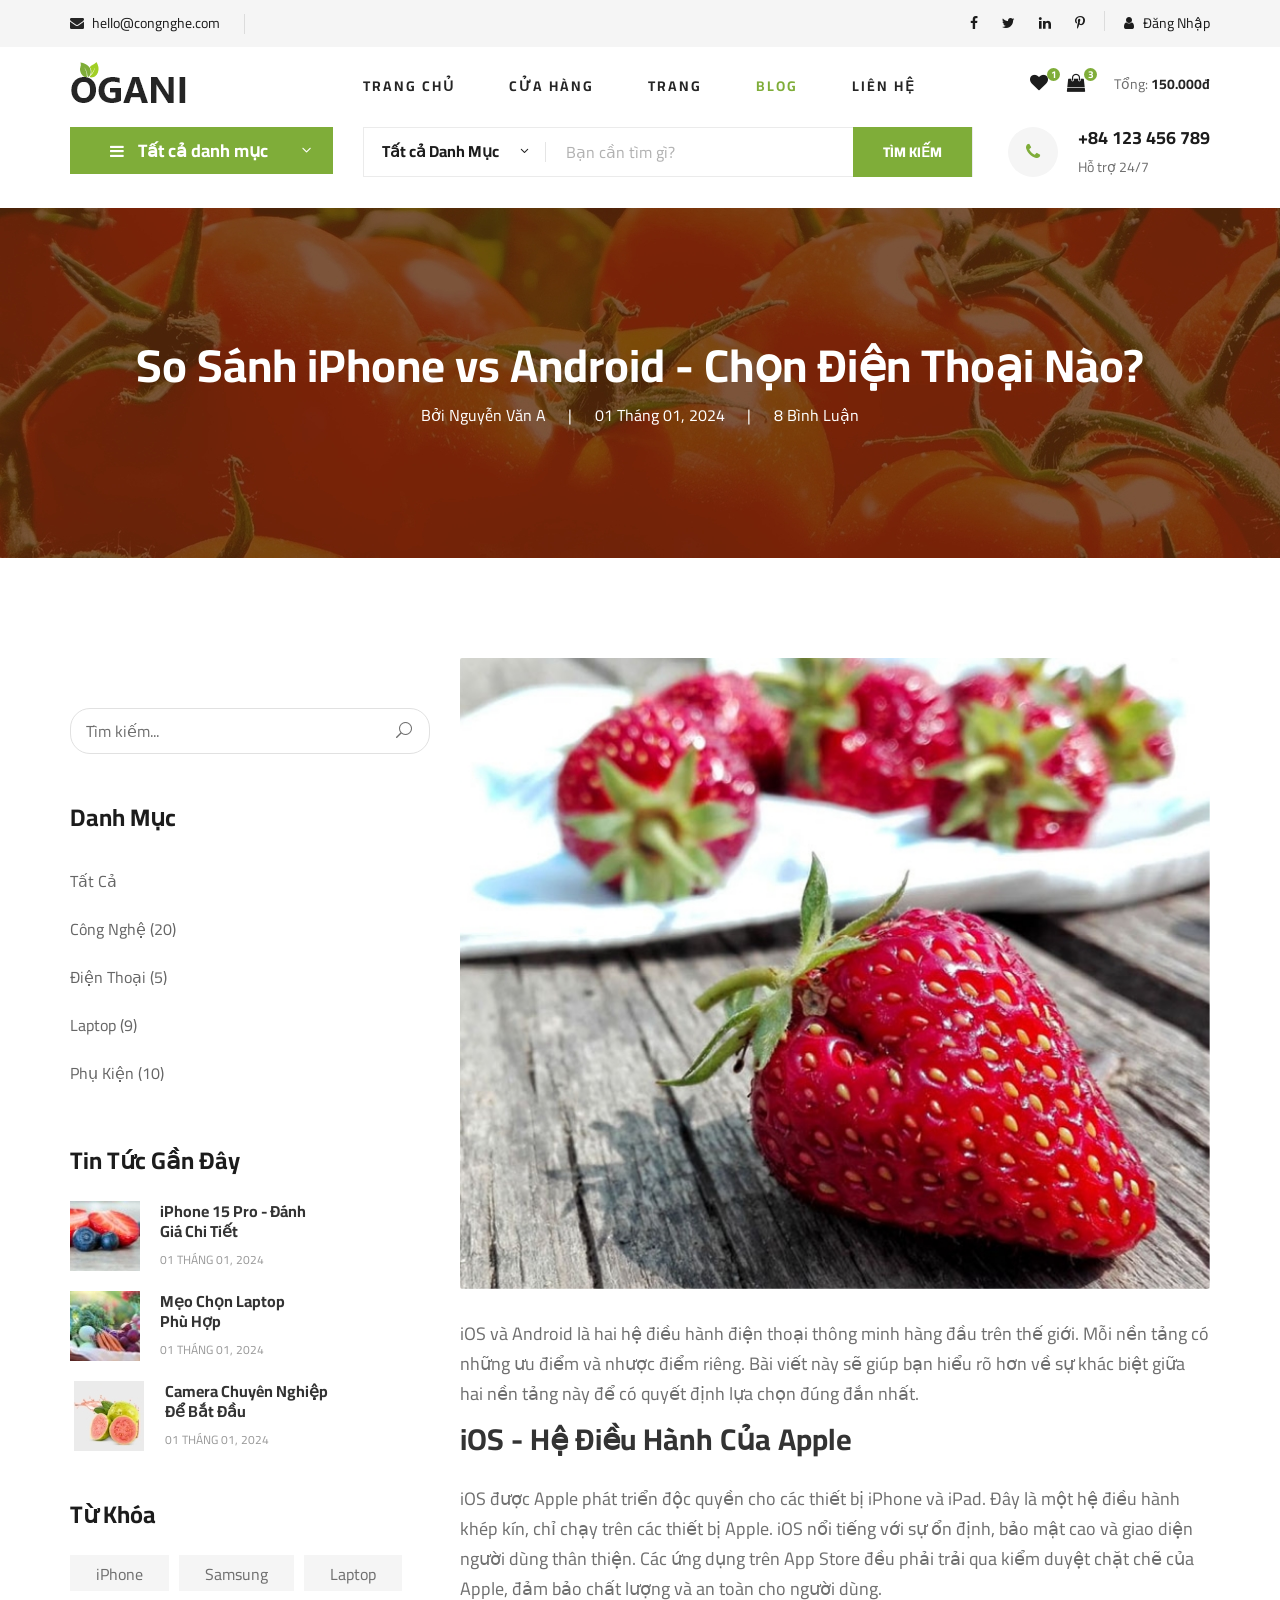
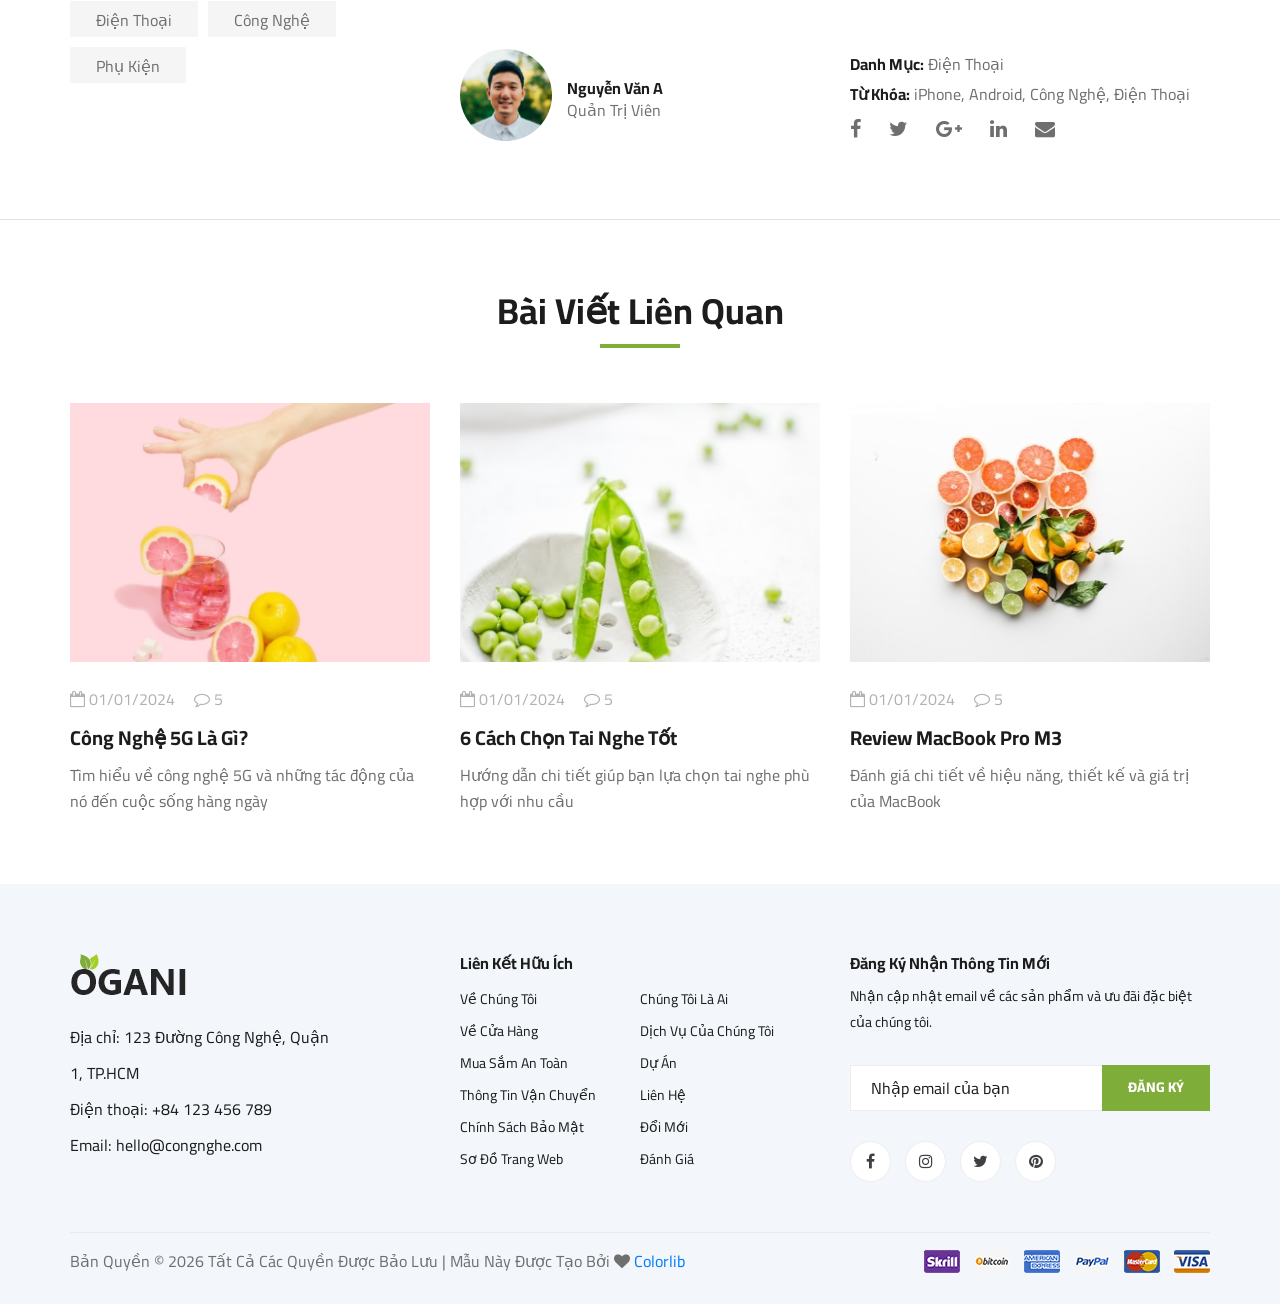
==== commit 82fceea5: "first cm" ====
--- a/DoAnTotNghiep/wwwroot/blog-details.html
+++ b/DoAnTotNghiep/wwwroot/blog-details.html
@@ -55,10 +55,8 @@
                 <li>
                     <a href="#">Trang</a>
                     <ul class="header__menu__dropdown">
-                        <li><a href="./shop-details.html">Chi Tiết Sản Phẩm</a></li>
                         <li><a href="./shoping-cart.html">Giỏ Hàng</a></li>
                         <li><a href="./checkout.html">Thanh Toán</a></li>
-                        <li><a href="./blog-details.html">Chi Tiết Bài Viết</a></li>
                     </ul>
                 </li>
                 <li class="active"><a href="./blog.html">Blog</a></li>
@@ -125,10 +123,8 @@
                             <li>
                                 <a href="#">Trang</a>
                                 <ul class="header__menu__dropdown">
-                                    <li><a href="./shop-details.html">Chi Tiết Sản Phẩm</a></li>
                                     <li><a href="./shoping-cart.html">Giỏ Hàng</a></li>
                                     <li><a href="./checkout.html">Thanh Toán</a></li>
-                                    <li><a href="./blog-details.html">Chi Tiết Bài Viết</a></li>
                                 </ul>
                             </li>
                             <li class="active"><a href="./blog.html">Blog</a></li>
--- a/DoAnTotNghiep/wwwroot/css/style.css
+++ b/DoAnTotNghiep/wwwroot/css/style.css
@@ -1,4 +1,4 @@
-/******************************************************************
+﻿/******************************************************************
   Template Name: Ogani
   Description:  Ogani eCommerce  HTML Template
   Author: Colorlib
@@ -3465,4 +3465,11 @@
 	.blog__details__hero__text h2 {
 		font-size: 24px;
 	}
-}+}
+/* Phép thuật xóa ngôn ngữ và phí vận chuyển trên mọi trang */
+.header__top__right__language,
+.humberger__menu__widget .header__top__right__language,
+.header__top__left ul li:last-child,
+.humberger__menu__contact ul li:last-child {
+	display: none !important;
+}
